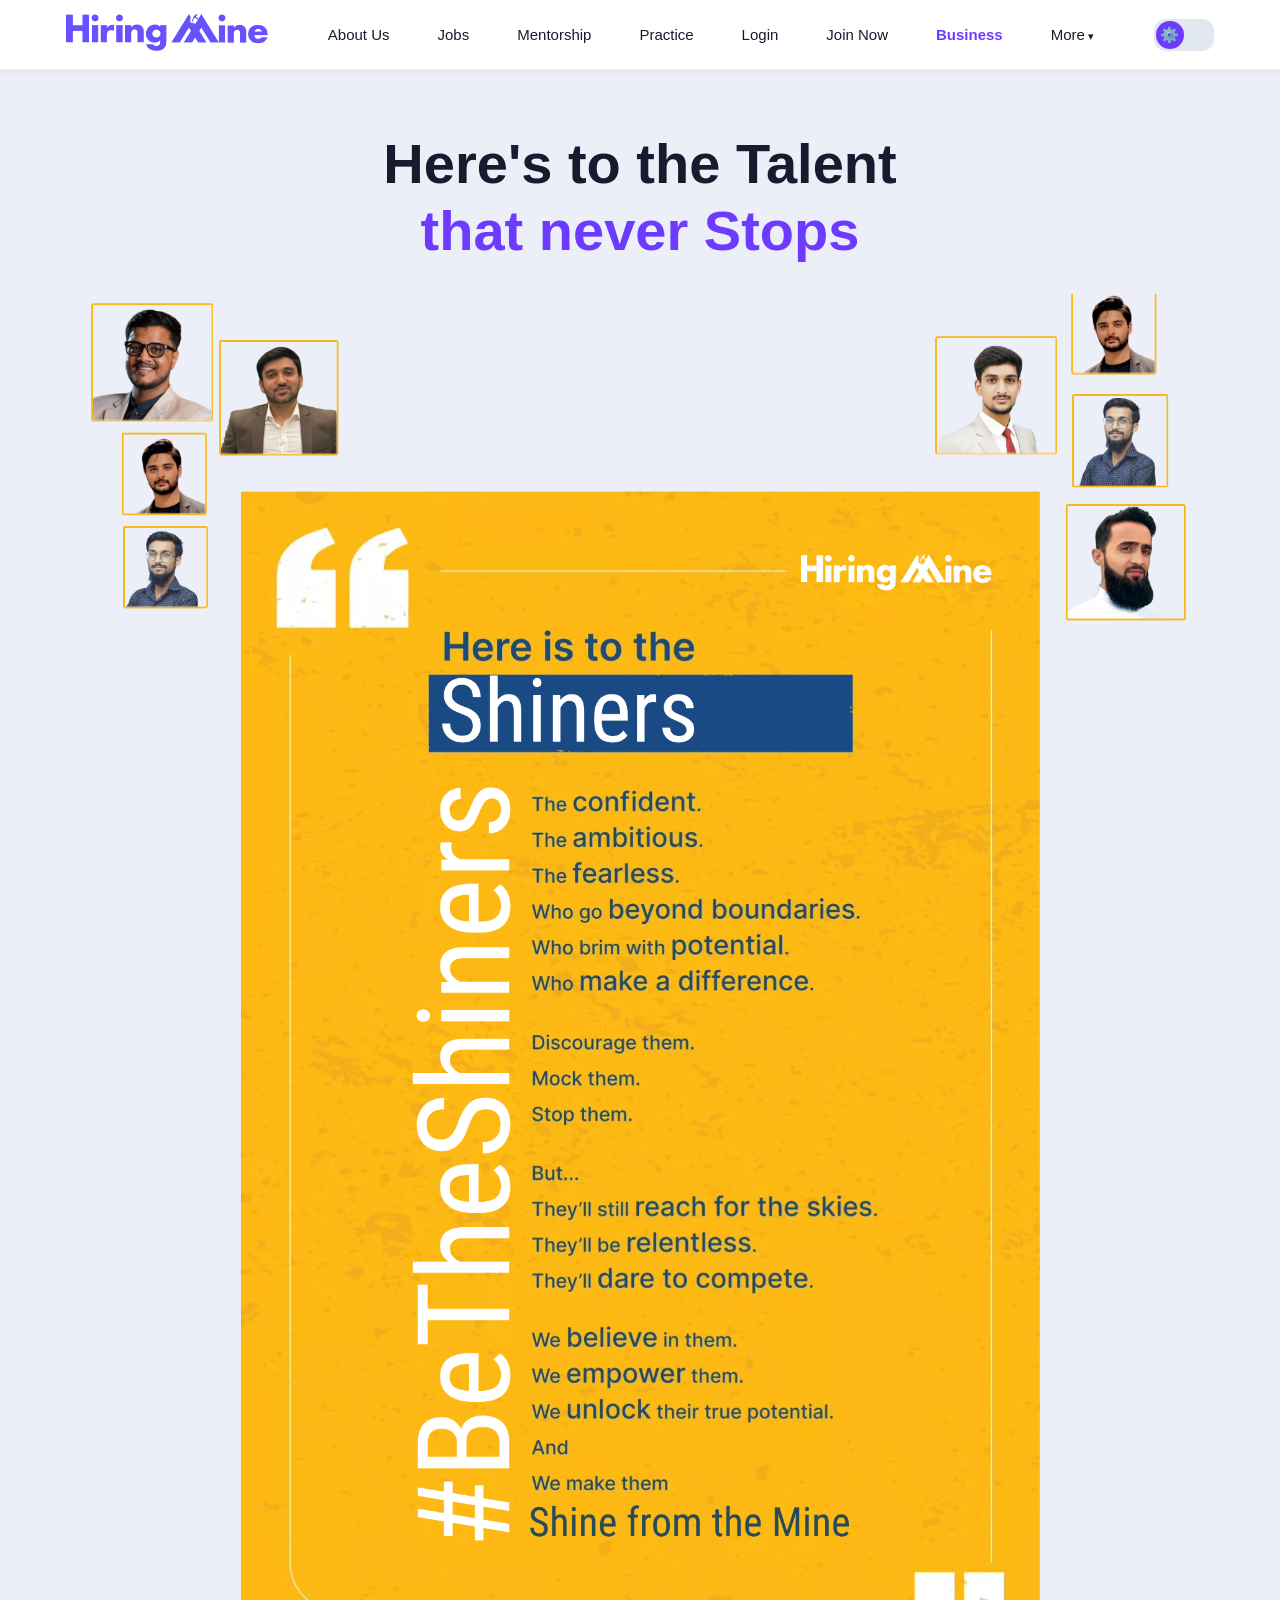
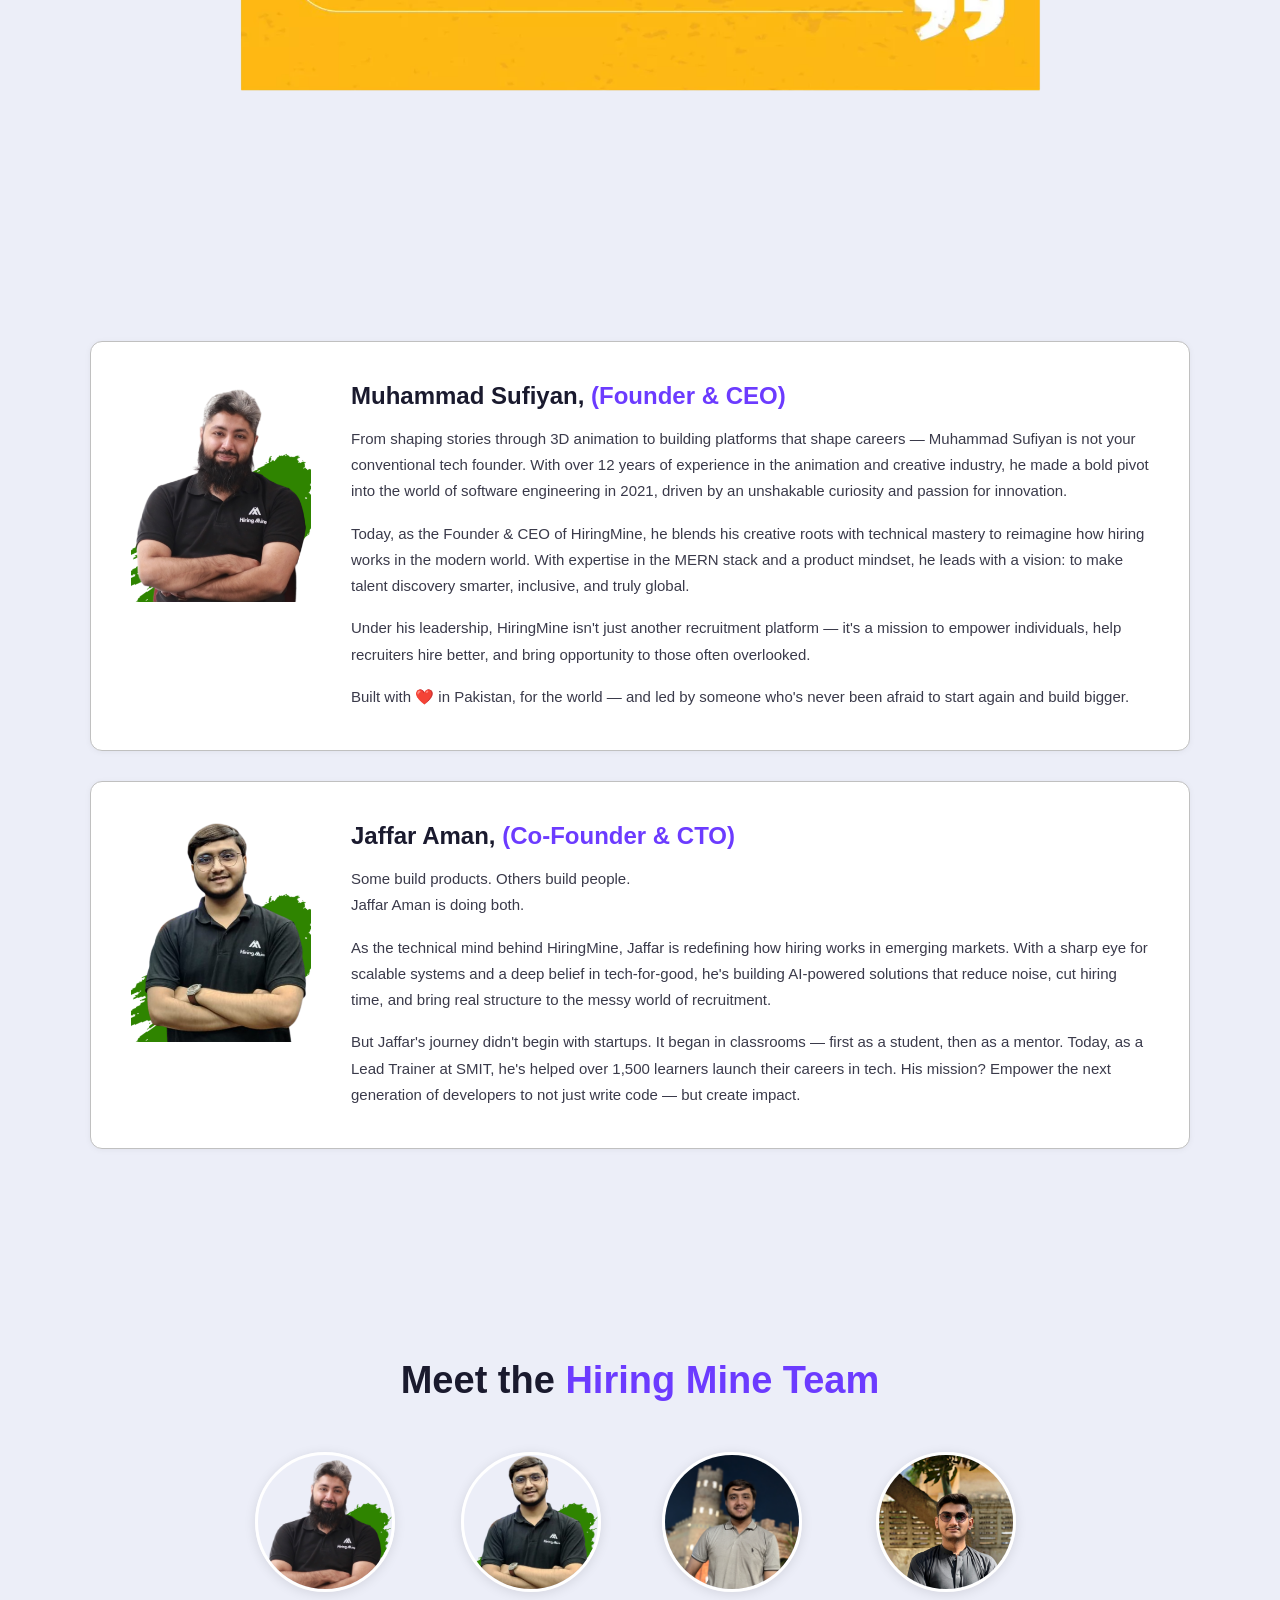
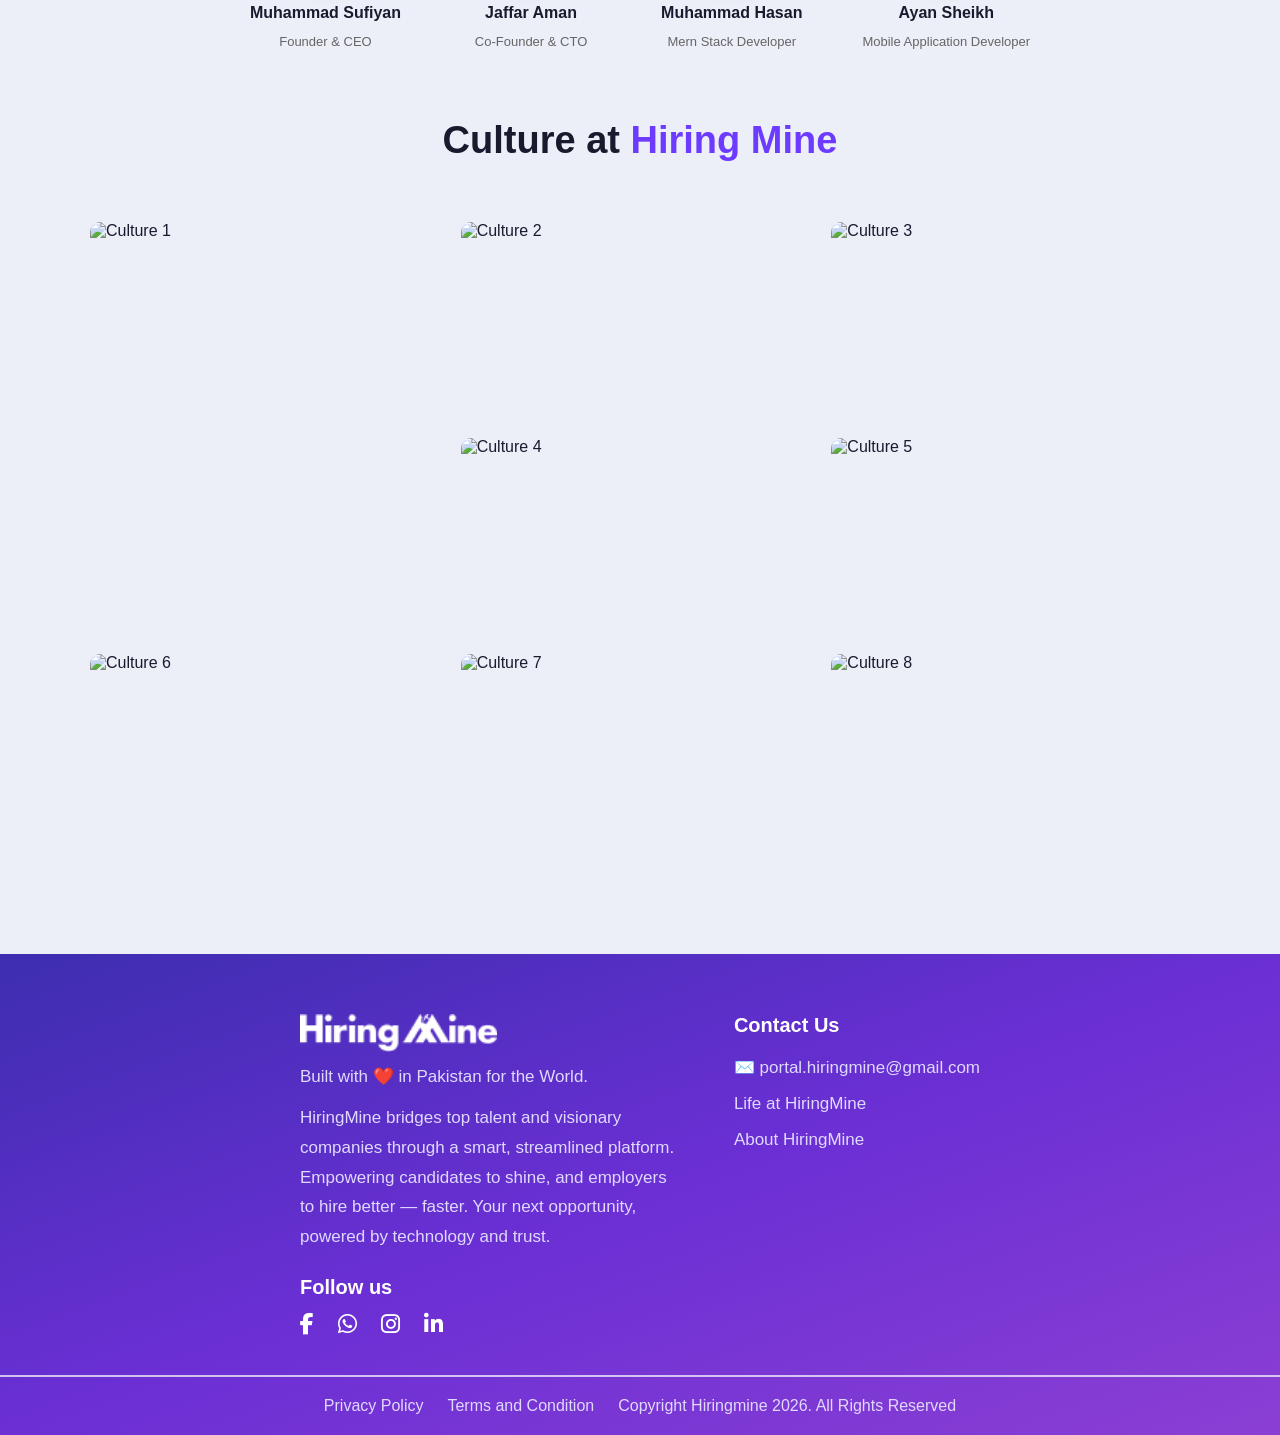
==== index.html @ 13bd0df8 "first commit" ====
<!DOCTYPE html>
<html lang="en">
<head>
  <meta charset="UTF-8" />
  <meta name="viewport" content="width=device-width, initial-scale=1.0" />
  <title>Hiring Mine - Connect Employers</title>
  <link rel="stylesheet" href="https://cdnjs.cloudflare.com/ajax/libs/font-awesome/6.5.0/css/all.min.css" />
  <link rel="stylesheet" href="responsivestyles.css" />
</head>
<body>

  <!-- NAVBAR -->
  <nav class="navbar">
    <a class="navbar-logo" href="#">
      <img src="hiring mine header.png" alt="Hiring Mine Logo" />
    </a>

    <!-- Hamburger button for mobile -->
    <button class="hamburger" id="hamburger">
      <i class="fas fa-bars"></i>
    </button>

    <ul class="nav-links" id="nav-links">
      <li><a href="#">About Us</a></li>
      <li><a href="#">Jobs</a></li>
      <li><a href="#">Mentorship</a></li>
      <li><a href="#">Practice</a></li>
      <li><a href="#">Login</a></li>
      <li><a href="#">Join Now</a></li>
      <li><a href="#" class="business">Business</a></li>
      <li><span class="more">More</span></li>
    </ul>

    <div class="dark-toggle">
      <div class="toggle-track">
        <div class="toggle-thumb">⚙️</div>
      </div>
    </div>
  </nav>

  <!-- HERO -->
  <section class="hero">
    <h1 class="hero-title">
      Here's to the Talent<br />
      <span>that never Stops</span>
    </h1>
    <div class="hero-image-wrapper">
      <img src="hiring mine body hero.png" alt="Hiring Mine Hero" class="hero-img" />
    </div>
  </section>

  <!-- TEAM SECTION -->
  <section class="team-section">

    <div class="team-card">
      <div class="team-img-wrapper">
        <img src="innosufyan pic.png" alt="Muhammad Sufiyan" />
      </div>
      <div class="team-content">
        <h2 class="team-name">Muhammad Sufiyan, <span>(Founder & CEO)</span></h2>
        <p>From shaping stories through 3D animation to building platforms that shape careers — Muhammad Sufiyan is not your conventional tech founder. With over 12 years of experience in the animation and creative industry, he made a bold pivot into the world of software engineering in 2021, driven by an unshakable curiosity and passion for innovation.</p>
        <p>Today, as the Founder & CEO of HiringMine, he blends his creative roots with technical mastery to reimagine how hiring works in the modern world. With expertise in the MERN stack and a product mindset, he leads with a vision: to make talent discovery smarter, inclusive, and truly global.</p>
        <p>Under his leadership, HiringMine isn't just another recruitment platform — it's a mission to empower individuals, help recruiters hire better, and bring opportunity to those often overlooked.</p>
        <p>Built with ❤️ in Pakistan, for the world — and led by someone who's never been afraid to start again and build bigger.</p>
      </div>
    </div>

    <div class="team-card">
      <div class="team-img-wrapper">
        <img src="jaffar adam pic.png" alt="Jaffar Aman" />
      </div>
      <div class="team-content">
        <h2 class="team-name">Jaffar Aman, <span>(Co-Founder & CTO)</span></h2>
        <p>Some build products. Others build people.<br/>Jaffar Aman is doing both.</p>
        <p>As the technical mind behind HiringMine, Jaffar is redefining how hiring works in emerging markets. With a sharp eye for scalable systems and a deep belief in tech-for-good, he's building AI-powered solutions that reduce noise, cut hiring time, and bring real structure to the messy world of recruitment.</p>
        <p>But Jaffar's journey didn't begin with startups. It began in classrooms — first as a student, then as a mentor. Today, as a Lead Trainer at SMIT, he's helped over 1,500 learners launch their careers in tech. His mission? Empower the next generation of developers to not just write code — but create impact.</p>
      </div>
    </div>

  </section>

  <!-- MEET THE TEAM -->
  <section class="meet-team-section">
    <h2 class="meet-team-title">Meet the <span>Hiring Mine Team</span></h2>
    <div class="meet-team-grid">

      <div class="member-card">
        <div class="member-img-circle">
          <img src="innosufyan pic.png" alt="Muhammad Sufiyan" />
        </div>
        <h3>Muhammad Sufiyan</h3>
        <p>Founder & CEO</p>
      </div>

      <div class="member-card">
        <div class="member-img-circle">
          <img src="jaffar adam pic.png" alt="Jaffar Aman" />
        </div>
        <h3>Jaffar Aman</h3>
        <p>Co-Founder & CTO</p>
      </div>

      <div class="member-card">
        <div class="member-img-circle">
          <img src="1753523966175-jaffaraman-profilePicture.png" alt="Muhammad Hasan" />
        </div>
        <h3>Muhammad Hasan</h3>
        <p>Mern Stack Developer</p>
      </div>

      <div class="member-card">
        <div class="member-img-circle">
          <img src="ayan sheikh.jpg" alt="Ayan Sheikh" />
        </div>
        <h3>Ayan Sheikh</h3>
        <p>Mobile Application Developer</p>
      </div>

    </div>
  </section>

  <!-- CULTURE HEADING -->
  <section class="culture-section">
    <h2 class="culture-title">Culture at <span>Hiring Mine</span></h2>
  </section>

  <!-- CULTURE IMAGES GRID -->
  <section class="culture-grid-section">
    <div class="culture-grid">

      <div class="culture-img large-left">
        <img src="hiring mine culture pic1.png" alt="Culture 1" />
      </div>
      <div class="culture-img medium-top-mid">
        <img src="culture2.jpg" alt="Culture 2" />
      </div>
      <div class="culture-img medium-top-right">
        <img src="culture3.jpg" alt="Culture 3" />
      </div>
      <div class="culture-img medium-bot-mid">
        <img src="culture4.jpg" alt="Culture 4" />
      </div>
      <div class="culture-img medium-bot-right">
        <img src="culture5.jpg" alt="Culture 5" />
      </div>
      <div class="culture-img small-bot-left">
        <img src="culture6.jpg" alt="Culture 6" />
      </div>
      <div class="culture-img small-bot-mid">
        <img src="culture7.jpg" alt="Culture 7" />
      </div>
      <div class="culture-img small-bot-right">
        <img src="culture8.jpg" alt="Culture 8" />
      </div>

    </div>
  </section>

  <!-- FOOTER -->
  <footer class="footer">
    <div class="footer-main">

      <div class="footer-left">
        <div class="footer-logo">
          <img src="hiring mine footer.png" alt="Hiring Mine" />
        </div>
        <p class="footer-tagline">Built with ❤️ in Pakistan for the World.</p>
        <p class="footer-desc">HiringMine bridges top talent and visionary companies through a smart, streamlined platform. Empowering candidates to shine, and employers to hire better — faster. Your next opportunity, powered by technology and trust.</p>
        <p class="footer-follow">Follow us</p>
        <div class="footer-socials">
          <a href="#"><i class="fab fa-facebook-f"></i></a>
          <a href="#"><i class="fab fa-whatsapp"></i></a>
          <a href="#"><i class="fab fa-instagram"></i></a>
          <a href="#"><i class="fab fa-linkedin-in"></i></a>
        </div>
      </div>

      <div class="footer-right">
        <h4>Contact Us</h4>
        <p>✉️ portal.hiringmine@gmail.com</p>
        <a href="#">Life at HiringMine</a>
        <a href="#">About HiringMine</a>
      </div>

    </div>

    <div class="footer-bottom">
      <a href="#">Privacy Policy</a>
      <a href="#">Terms and Condition</a>
      <p>Copyright Hiringmine 2026. All Rights Reserved</p>
    </div>
  </footer>

  <script>
    const hamburger = document.getElementById('hamburger');
    const navLinks = document.getElementById('nav-links');
    hamburger.addEventListener('click', () => {
      navLinks.classList.toggle('open');
    });
  </script>

</body>
</html>
---- responsivestyles.css ----
*, *::before, *::after {
    margin: 0;
    padding: 0;
    box-sizing: border-box;
  }
  
  body {
    font-family: 'Segoe UI', sans-serif;
    background: #eceef8;
    color: #1a1a2e;
  }
  
  /* ===== NAVBAR ===== */
  .navbar {
    display: flex;
    align-items: center;
    justify-content: center;
    gap: 60px;
    padding: 0 40px;
    height: 70px;
    background: #ffffff;
    border-bottom: 1px solid #f0f0f0;
    box-shadow: 0 1px 6px rgba(0,0,0,0.06);
    position: sticky;
    top: 0;
    z-index: 100;
  }
  
  .navbar-logo img {
    height: 38px;
    object-fit: contain;
  }
  
  .nav-links {
    display: flex;
    align-items: center;
    gap: 48px;
    list-style: none;
  }
  
  .nav-links a {
    text-decoration: none;
    color: #1a1a2e;
    font-size: 15px;
    font-weight: 500;
    transition: color 0.2s;
  }
  
  .nav-links a:hover { color: #6c3bff; }
  
  .nav-links .business {
    color: #6c3bff;
    font-weight: 600;
  }
  
  .nav-links .more {
    cursor: pointer;
    font-size: 15px;
    font-weight: 500;
    color: #1a1a2e;
  }
  
  .nav-links .more::after {
    content: ' ▾';
    font-size: 11px;
  }
  
  .hamburger {
    display: none;
    background: none;
    border: none;
    font-size: 24px;
    cursor: pointer;
    color: #1a1a2e;
    margin-left: auto;
  }
  
  .toggle-track {
    width: 60px;
    height: 32px;
    background: #e2e8f0;
    border-radius: 12px;
    position: relative;
    cursor: pointer;
    flex-shrink: 0;
  }
  
  .toggle-thumb {
    width: 28px;
    height: 28px;
    background: #6c3bff;
    border-radius: 50%;
    position: absolute;
    top: 2px;
    left: 2px;
    display: flex;
    align-items: center;
    justify-content: center;
    font-size: 15px;
  }
  
  /* ===== HERO ===== */
  .hero {
    padding: 60px 40px 100px;
    text-align: center;
  }
  
  .hero-title {
    font-size: 56px;
    font-weight: 700;
    color: #1a1a2e;
    line-height: 1.2;
    margin-bottom: 30px;
  }
  
  .hero-title span { color: #6c3bff; }
  
  .hero-image-wrapper {
    width: 100%;
    max-width: 1100px;
    margin: 0 auto;
  }
  
  .hero-img {
    width: 100%;
    height: auto;
    display: block;
    border-radius: 12px;
  }
  
  /* ===== TEAM SECTION ===== */
  .team-section {
    background: #eceef8;
    padding: 150px 40px;
    display: flex;
    flex-direction: column;
    gap: 30px;
  }
  
  .team-card {
    background: #ffffff;
    border-radius: 12px;
    padding: 40px;
    display: flex;
    align-items: flex-start;
    gap: 40px;
    max-width: 1100px;
    margin: 0 auto;
    width: 100%;
    box-shadow: 0 1px 6px rgba(0,0,0,0.05);
    border: 1.5px solid #c0c0c0;
  }
  
  .team-img-wrapper {
    flex-shrink: 0;
    width: 180px;
    height: 220px;
    overflow: hidden;
    border-radius: 8px;
  }
  
  .team-img-wrapper img {
    width: 100%;
    height: 100%;
    object-fit: cover;
    object-position: top;
    display: block;
  }
  
  .team-content {
    display: flex;
    flex-direction: column;
    gap: 16px;
  }
  
  .team-name {
    font-size: 24px;
    font-weight: 700;
    color: #1a1a2e;
  }
  
  .team-name span {
    color: #6c3bff;
    font-weight: 600;
  }
  
  .team-content p {
    font-size: 15px;
    color: #3a3a4a;
    line-height: 1.75;
  }
  
  /* ===== MEET THE TEAM ===== */
  .meet-team-section {
    background: #eceef8;
    padding: 60px 40px;
    text-align: center;
  }
  
  .meet-team-title {
    font-size: 38px;
    font-weight: 700;
    color: #1a1a2e;
    margin-bottom: 50px;
  }
  
  .meet-team-title span { color: #6c3bff; }
  
  .meet-team-grid {
    display: flex;
    justify-content: center;
    gap: 60px;
    flex-wrap: wrap;
  }
  
  .member-card {
    display: flex;
    flex-direction: column;
    align-items: center;
    gap: 12px;
  }
  
  .member-img-circle {
    width: 140px;
    height: 140px;
    border-radius: 50%;
    overflow: hidden;
    border: 3px solid #ffffff;
    box-shadow: 0 2px 12px rgba(0,0,0,0.1);
  }
  
  .member-img-circle img {
    width: 100%;
    height: 100%;
    object-fit: cover;
    object-position: top;
    display: block;
  }
  
  .member-card h3 {
    font-size: 16px;
    font-weight: 600;
    color: #1a1a2e;
  }
  
  .member-card p {
    font-size: 13px;
    color: #666;
  }
  
  /* ===== CULTURE SECTION ===== */
  .culture-section {
    background: #eceef8;
    padding: 10px 40px 60px;
    text-align: center;
  }
  
  .culture-title {
    font-size: 38px;
    font-weight: 700;
    color: #1a1a2e;
  }
  
  .culture-title span { color: #6c3bff; }
  
  /* ===== CULTURE GRID ===== */
  .culture-grid-section {
    background: #eceef8;
    padding: 0 40px 120px;
  }
  
  .culture-grid {
    display: grid;
    grid-template-columns: 1fr 1fr 1fr;
    gap: 12px;
    max-width: 1100px;
    margin: 0 auto;
  }
  
  .culture-img {
    overflow: hidden;
    border-radius: 10px;
  }
  
  .culture-img img {
    width: 100%;
    height: 100%;
    object-fit: cover;
    display: block;
  }
  
  .large-left      { grid-column: 1; grid-row: 1 / 3; height: 420px; }
  .medium-top-mid  { grid-column: 2; grid-row: 1;     height: 200px; }
  .medium-top-right{ grid-column: 3; grid-row: 1;     height: 200px; }
  .medium-bot-mid  { grid-column: 2; grid-row: 2;     height: 200px; }
  .medium-bot-right{ grid-column: 3; grid-row: 2;     height: 200px; }
  .small-bot-left  { grid-column: 1; grid-row: 3;     height: 180px; }
  .small-bot-mid   { grid-column: 2; grid-row: 3;     height: 180px; }
  .small-bot-right { grid-column: 3; grid-row: 3;     height: 180px; }
  
  /* ===== FOOTER ===== */
  .footer {
    background: linear-gradient(160deg, #3d2eb0 0%, #6b2fd4 50%, #8b3fd4 100%);
    color: #ffffff;
    padding: 60px 300px 0;
  }
  
  .footer-main {
    display: flex;
    justify-content: space-between;
    align-items: flex-start;
    padding-bottom: 40px;
    gap: 40px;
  }
  
  .footer-logo img {
    height: 38px;
    object-fit: contain;
    margin-bottom: 10px;
  }
  
  .footer-tagline {
    font-size: 17px;
    color: #e0d9ff;
    margin-bottom: 16px;
  }
  
  .footer-desc {
    font-size: 17px;
    color: #e0d9ff;
    line-height: 1.75;
    max-width: 380px;
    margin-bottom: 24px;
  }
  
  .footer-follow {
    font-size: 20px;
    font-weight: 600;
    color: #ffffff;
    margin-bottom: 14px;
  }
  
  .footer-socials {
    display: flex;
    gap: 24px;
  }
  
  .footer-socials a {
    color: #ffffff;
    font-size: 22px;
    text-decoration: none;
    display: flex;
    align-items: center;
    justify-content: center;
    transition: opacity 0.2s;
  }
  
  .footer-socials a:hover { opacity: 0.7; }
  
  .footer-right {
    display: flex;
    flex-direction: column;
    gap: 16px;
    min-width: 200px;
  }
  
  .footer-right h4 {
    font-size: 20px;
    font-weight: 600;
    color: #ffffff;
    margin-bottom: 4px;
  }
  
  .footer-right p {
    font-size: 17px;
    color: #e0d9ff;
  }
  
  .footer-right a {
    font-size: 17px;
    color: #e0d9ff;
    text-decoration: none;
    transition: color 0.2s;
  }
  
  .footer-right a:hover { color: #ffffff; }
  
  .footer-bottom {
    border-top: 2px solid rgba(255,255,255,0.7);
    margin: 0 -300px;
    padding: 20px 0;
    display: flex;
    justify-content: center;
    align-items: center;
    gap: 24px;
    flex-wrap: wrap;
  }
  
  .footer-bottom a {
    color: #e0d9ff;
    font-size: 16px;
    text-decoration: none;
    transition: color 0.2s;
  }
  
  .footer-bottom a:hover { color: #ffffff; }
  
  .footer-bottom p {
    color: #e0d9ff;
    font-size: 16px;
  }
  
  /* ===== RESPONSIVE ===== */
  
  /* Tablet - 1024px */
  @media (max-width: 1024px) {
    .footer {
      padding: 60px 80px 0;
    }
    .footer-bottom {
      margin: 0 -80px;
    }
    .nav-links {
      gap: 28px;
    }
    .navbar {
      gap: 30px;
    }
  }
  
  /* Tablet small - 768px */
  @media (max-width: 768px) {
  
    /* Navbar */
    .navbar {
      justify-content: space-between;
      gap: 0;
      padding: 0 20px;
      flex-wrap: wrap;
      height: auto;
      padding: 12px 20px;
    }
  
    .hamburger {
      display: block;
    }
  
    .nav-links {
      display: none;
      flex-direction: column;
      align-items: flex-start;
      gap: 16px;
      width: 100%;
      padding: 16px 0;
    }
  
    .nav-links.open {
      display: flex;
    }
  
    .dark-toggle {
      order: 2;
    }
  
    /* Hero */
    .hero {
      padding: 40px 20px 60px;
    }
  
    .hero-title {
      font-size: 36px;
    }
  
    /* Team cards */
    .team-section {
      padding: 60px 20px;
    }
  
    .team-card {
      flex-direction: column;
      align-items: center;
      text-align: center;
      padding: 28px 20px;
    }
  
    .team-img-wrapper {
      width: 140px;
      height: 170px;
    }
  
    /* Meet the team */
    .meet-team-grid {
      gap: 36px;
    }
  
    .meet-team-title {
      font-size: 28px;
    }
  
    /* Culture */
    .culture-title {
      font-size: 28px;
    }
  
    .culture-grid {
      grid-template-columns: 1fr 1fr;
    }
  
    .large-left       { grid-column: 1 / 3; grid-row: 1; height: 220px; }
    .medium-top-mid   { grid-column: 1;     grid-row: 2; height: 160px; }
    .medium-top-right { grid-column: 2;     grid-row: 2; height: 160px; }
    .medium-bot-mid   { grid-column: 1;     grid-row: 3; height: 160px; }
    .medium-bot-right { grid-column: 2;     grid-row: 3; height: 160px; }
    .small-bot-left   { grid-column: 1;     grid-row: 4; height: 140px; }
    .small-bot-mid    { grid-column: 2;     grid-row: 4; height: 140px; }
    .small-bot
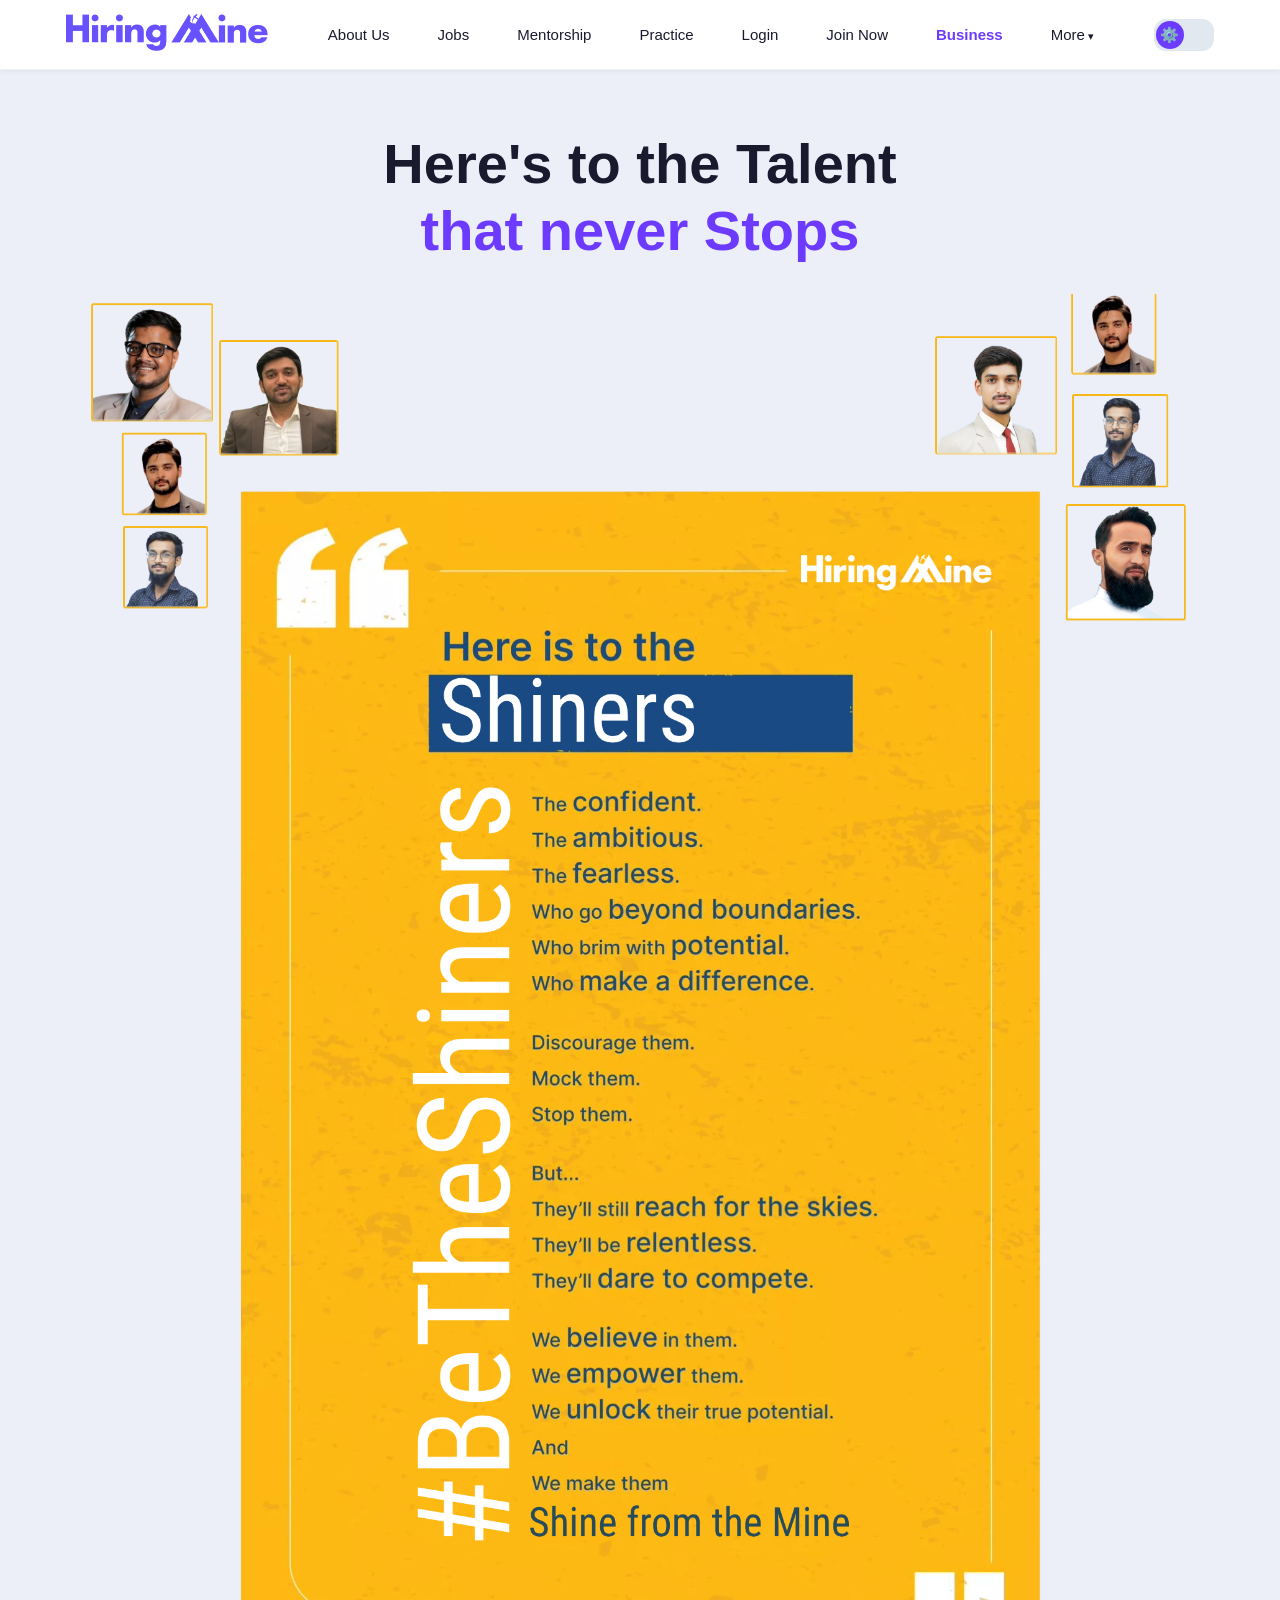
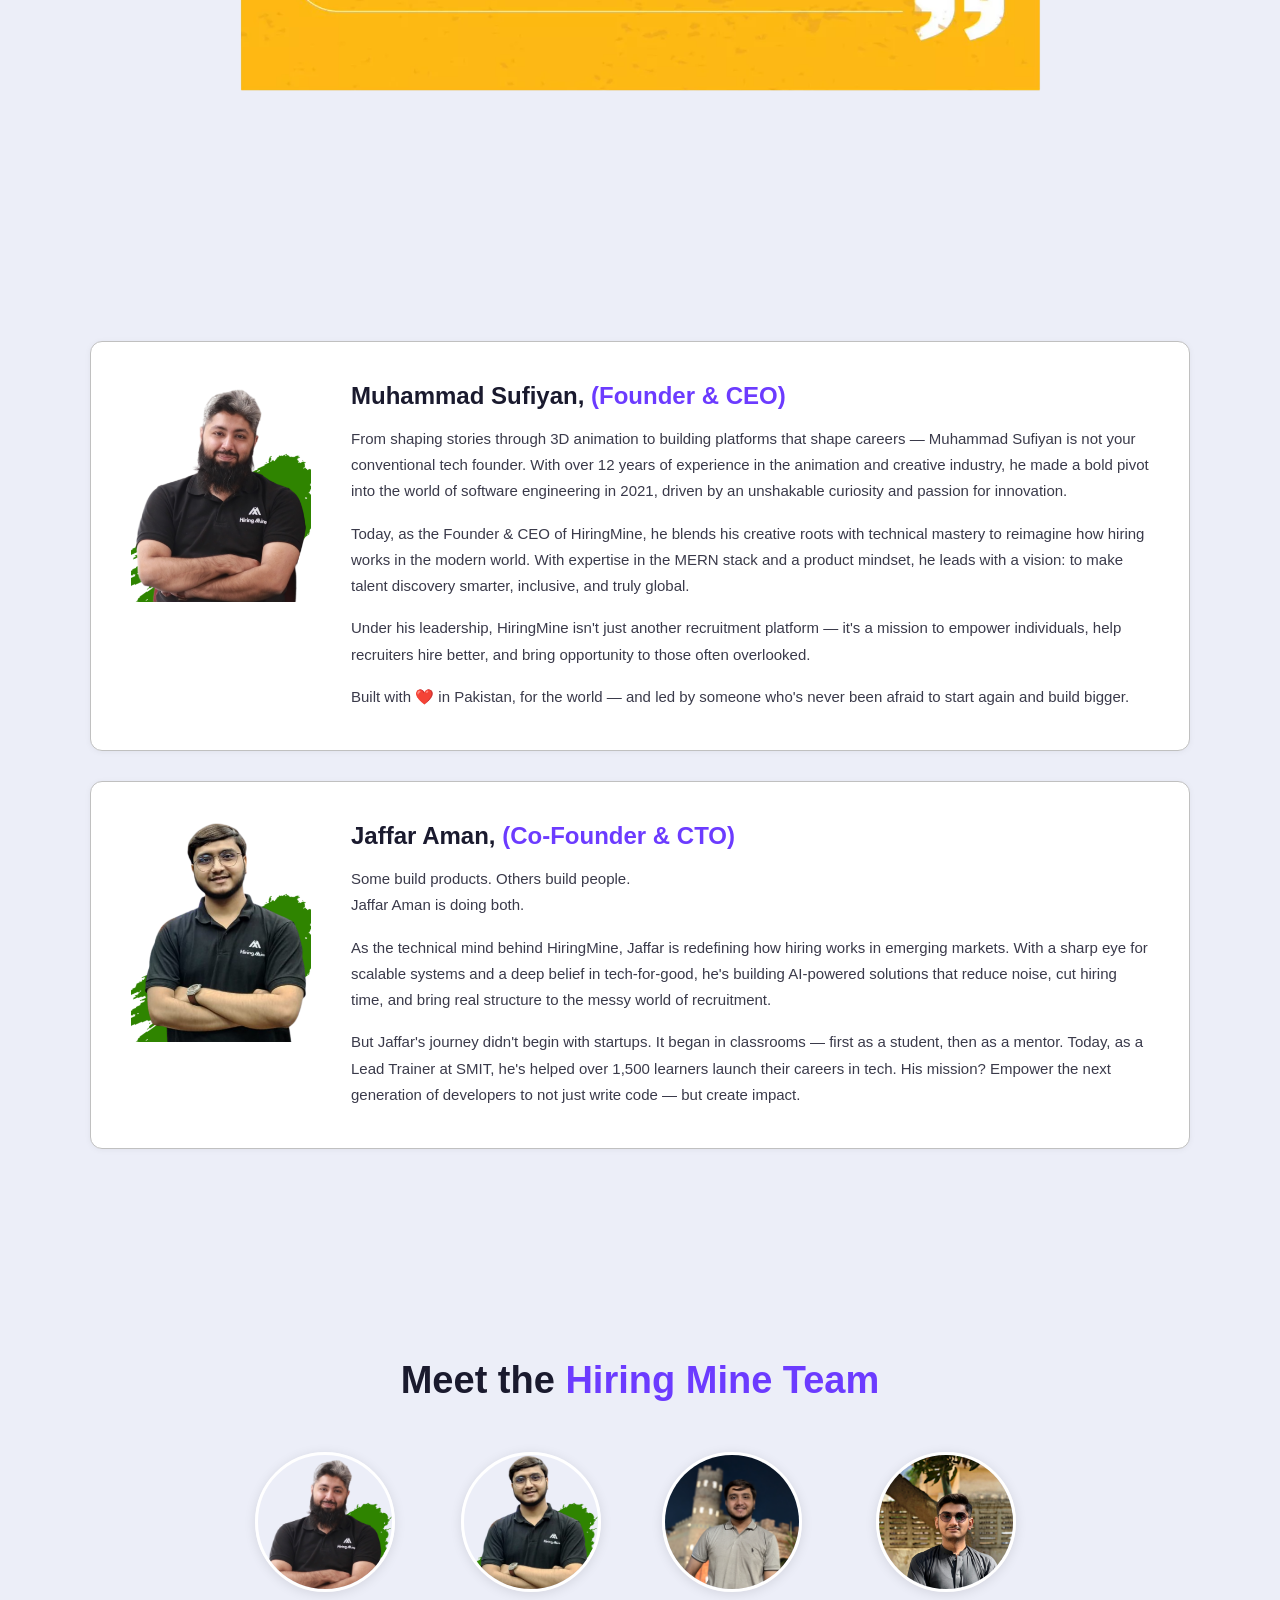
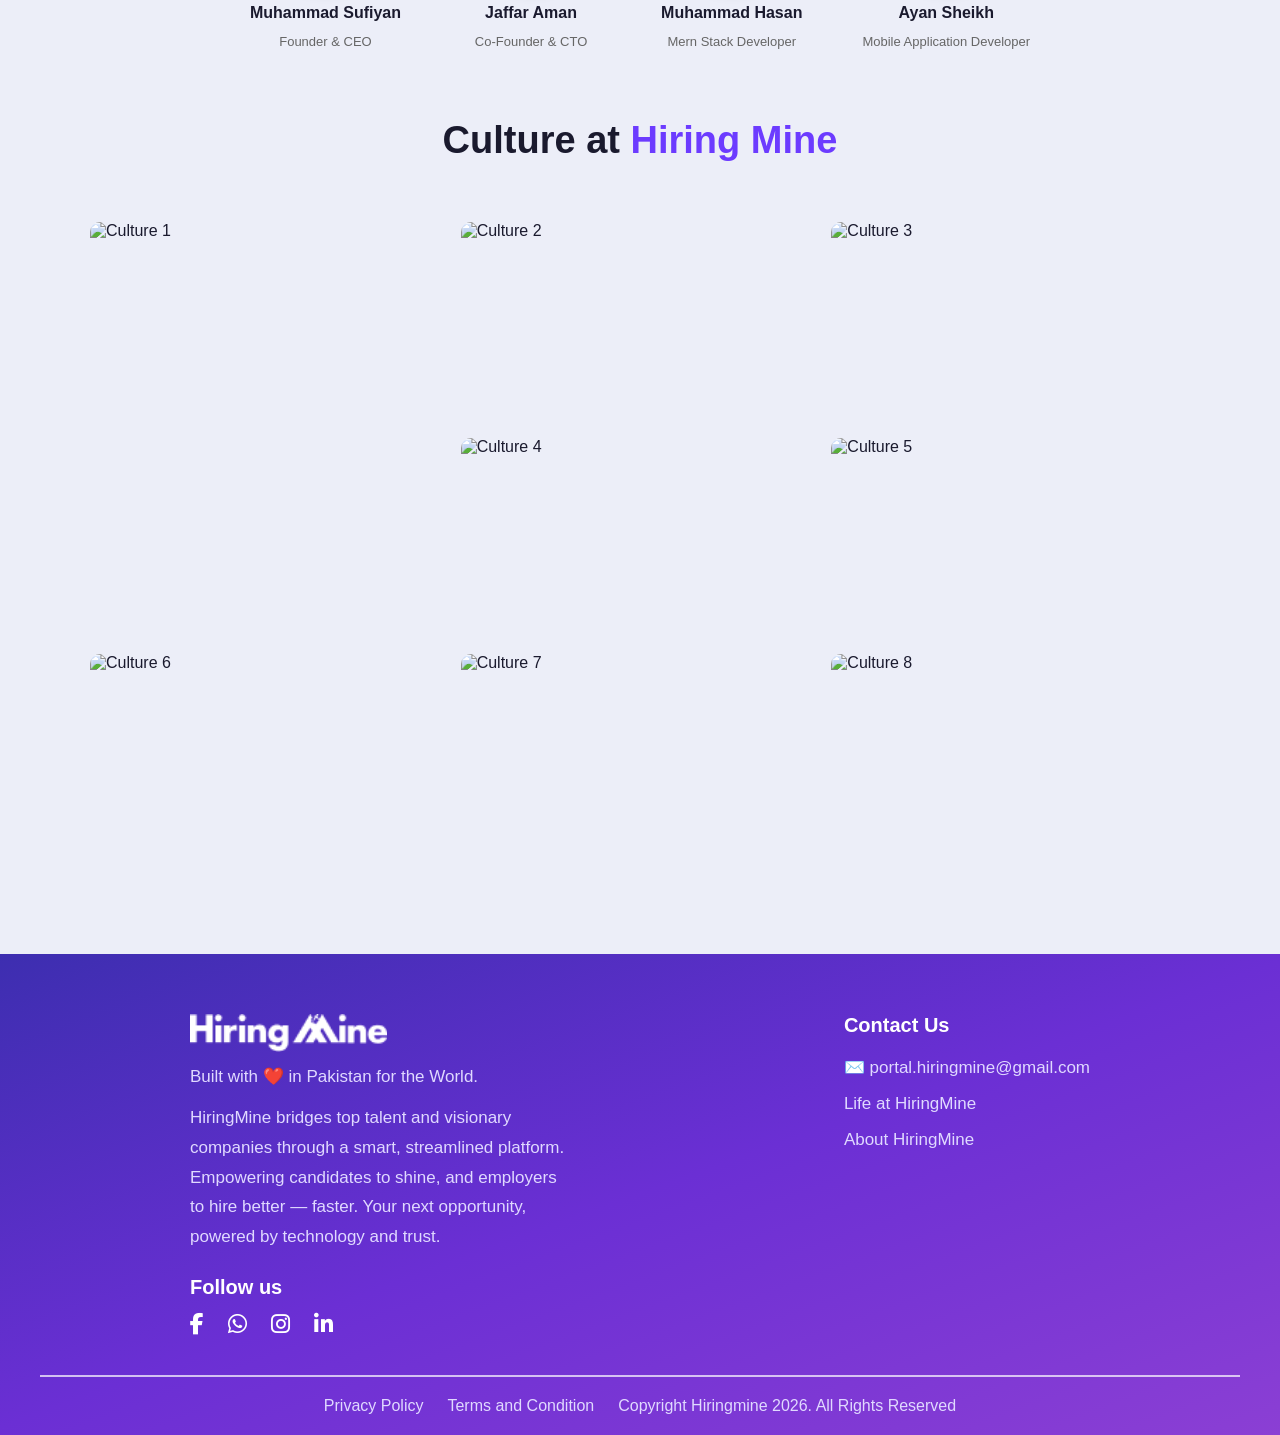
==== commit 1d01ce01: "updated code" ====
--- a/index.html
+++ b/index.html
@@ -5,7 +5,7 @@
   <meta name="viewport" content="width=device-width, initial-scale=1.0" />
   <title>Hiring Mine - Connect Employers</title>
   <link rel="stylesheet" href="https://cdnjs.cloudflare.com/ajax/libs/font-awesome/6.5.0/css/all.min.css" />
-  <link rel="stylesheet" href="responsivestyles.css" />
+  <link rel="stylesheet" href="styles.css" />
 </head>
 <body>
 
--- a/styles.css
+++ b/styles.css
@@ -0,0 +1,529 @@
+*, *::before, *::after {
+  margin: 0;
+  padding: 0;
+  box-sizing: border-box;
+}
+
+html {
+  overflow-x: hidden;
+}
+
+body {
+  font-family: 'Segoe UI', sans-serif;
+  background: #eceef8;
+  color: #1a1a2e;
+  overflow-x: hidden;
+  width: 100%;
+}
+
+/* ===== NAVBAR ===== */
+.navbar {
+  display: flex;
+  align-items: center;
+  justify-content: center;
+  gap: 60px;
+  padding: 0 40px;
+  height: 70px;
+  background: #ffffff;
+  border-bottom: 1px solid #f0f0f0;
+  box-shadow: 0 1px 6px rgba(0,0,0,0.06);
+  position: sticky;
+  top: 0;
+  z-index: 100;
+  width: 100%;
+}
+
+.navbar-logo img {
+  height: 38px;
+  object-fit: contain;
+}
+
+.nav-links {
+  display: flex;
+  align-items: center;
+  gap: 48px;
+  list-style: none;
+}
+
+.nav-links a {
+  text-decoration: none;
+  color: #1a1a2e;
+  font-size: 15px;
+  font-weight: 500;
+  transition: color 0.2s;
+}
+
+.nav-links a:hover { color: #6c3bff; }
+
+.nav-links .business {
+  color: #6c3bff;
+  font-weight: 600;
+}
+
+.nav-links .more {
+  cursor: pointer;
+  font-size: 15px;
+  font-weight: 500;
+  color: #1a1a2e;
+}
+
+.nav-links .more::after {
+  content: ' ▾';
+  font-size: 11px;
+}
+
+.hamburger {
+  display: none;
+  background: none;
+  border: none;
+  font-size: 24px;
+  cursor: pointer;
+  color: #1a1a2e;
+  margin-left: auto;
+}
+
+.toggle-track {
+  width: 60px;
+  height: 32px;
+  background: #e2e8f0;
+  border-radius: 12px;
+  position: relative;
+  cursor: pointer;
+  flex-shrink: 0;
+}
+
+.toggle-thumb {
+  width: 28px;
+  height: 28px;
+  background: #6c3bff;
+  border-radius: 50%;
+  position: absolute;
+  top: 2px;
+  left: 2px;
+  display: flex;
+  align-items: center;
+  justify-content: center;
+  font-size: 15px;
+}
+
+/* ===== HERO ===== */
+.hero {
+  padding: 60px 40px 100px;
+  text-align: center;
+  width: 100%;
+}
+
+.hero-title {
+  font-size: 56px;
+  font-weight: 700;
+  color: #1a1a2e;
+  line-height: 1.2;
+  margin-bottom: 30px;
+}
+
+.hero-title span { color: #6c3bff; }
+
+.hero-image-wrapper {
+  width: 100%;
+  max-width: 1100px;
+  margin: 0 auto;
+}
+
+.hero-img {
+  width: 100%;
+  height: auto;
+  display: block;
+  border-radius: 12px;
+}
+
+/* ===== TEAM SECTION ===== */
+.team-section {
+  background: #eceef8;
+  padding: 150px 40px;
+  display: flex;
+  flex-direction: column;
+  gap: 30px;
+  width: 100%;
+}
+
+.team-card {
+  background: #ffffff;
+  border-radius: 12px;
+  padding: 40px;
+  display: flex;
+  align-items: flex-start;
+  gap: 40px;
+  max-width: 1100px;
+  margin: 0 auto;
+  width: 100%;
+  box-shadow: 0 1px 6px rgba(0,0,0,0.05);
+  border: 1.5px solid #c0c0c0;
+}
+
+.team-img-wrapper {
+  flex-shrink: 0;
+  width: 180px;
+  height: 220px;
+  overflow: hidden;
+  border-radius: 8px;
+}
+
+.team-img-wrapper img {
+  width: 100%;
+  height: 100%;
+  object-fit: cover;
+  object-position: top;
+  display: block;
+}
+
+.team-content {
+  display: flex;
+  flex-direction: column;
+  gap: 16px;
+  min-width: 0;
+}
+
+.team-name {
+  font-size: 24px;
+  font-weight: 700;
+  color: #1a1a2e;
+}
+
+.team-name span {
+  color: #6c3bff;
+  font-weight: 600;
+}
+
+.team-content p {
+  font-size: 15px;
+  color: #3a3a4a;
+  line-height: 1.75;
+}
+
+/* ===== MEET THE TEAM ===== */
+.meet-team-section {
+  background: #eceef8;
+  padding: 60px 40px;
+  text-align: center;
+  width: 100%;
+}
+
+.meet-team-title {
+  font-size: 38px;
+  font-weight: 700;
+  color: #1a1a2e;
+  margin-bottom: 50px;
+}
+
+.meet-team-title span { color: #6c3bff; }
+
+.meet-team-grid {
+  display: flex;
+  justify-content: center;
+  gap: 60px;
+  flex-wrap: wrap;
+}
+
+.member-card {
+  display: flex;
+  flex-direction: column;
+  align-items: center;
+  gap: 12px;
+}
+
+.member-img-circle {
+  width: 140px;
+  height: 140px;
+  border-radius: 50%;
+  overflow: hidden;
+  border: 3px solid #ffffff;
+  box-shadow: 0 2px 12px rgba(0,0,0,0.1);
+}
+
+.member-img-circle img {
+  width: 100%;
+  height: 100%;
+  object-fit: cover;
+  object-position: top;
+  display: block;
+}
+
+.member-card h3 {
+  font-size: 16px;
+  font-weight: 600;
+  color: #1a1a2e;
+}
+
+.member-card p {
+  font-size: 13px;
+  color: #666;
+}
+
+/* ===== CULTURE SECTION ===== */
+.culture-section {
+  background: #eceef8;
+  padding: 10px 40px 60px;
+  text-align: center;
+  width: 100%;
+}
+
+.culture-title {
+  font-size: 38px;
+  font-weight: 700;
+  color: #1a1a2e;
+}
+
+.culture-title span { color: #6c3bff; }
+
+/* ===== CULTURE GRID ===== */
+.culture-grid-section {
+  background: #eceef8;
+  padding: 0 40px 120px;
+  width: 100%;
+}
+
+.culture-grid {
+  display: grid;
+  grid-template-columns: 1fr 1fr 1fr;
+  gap: 12px;
+  max-width: 1100px;
+  margin: 0 auto;
+}
+
+.culture-img {
+  overflow: hidden;
+  border-radius: 10px;
+}
+
+.culture-img img {
+  width: 100%;
+  height: 100%;
+  object-fit: cover;
+  display: block;
+}
+
+.large-left       { grid-column: 1; grid-row: 1 / 3; height: 420px; }
+.medium-top-mid   { grid-column: 2; grid-row: 1;     height: 200px; }
+.medium-top-right { grid-column: 3; grid-row: 1;     height: 200px; }
+.medium-bot-mid   { grid-column: 2; grid-row: 2;     height: 200px; }
+.medium-bot-right { grid-column: 3; grid-row: 2;     height: 200px; }
+.small-bot-left   { grid-column: 1; grid-row: 3;     height: 180px; }
+.small-bot-mid    { grid-column: 2; grid-row: 3;     height: 180px; }
+.small-bot-right  { grid-column: 3; grid-row: 3;     height: 180px; }
+
+/* ===== FOOTER ===== */
+.footer {
+  background: linear-gradient(160deg, #3d2eb0 0%, #6b2fd4 50%, #8b3fd4 100%);
+  color: #ffffff;
+  width: 100%;
+  padding: 60px 40px 0;
+}
+
+.footer-main {
+  display: flex;
+  justify-content: space-between;
+  align-items: flex-start;
+  padding-bottom: 40px;
+  gap: 40px;
+  max-width: 900px;
+  margin: 0 auto;
+  width: 100%;
+}
+
+.footer-logo img {
+  height: 38px;
+  object-fit: contain;
+  margin-bottom: 10px;
+}
+
+.footer-tagline {
+  font-size: 17px;
+  color: #e0d9ff;
+  margin-bottom: 16px;
+}
+
+.footer-desc {
+  font-size: 17px;
+  color: #e0d9ff;
+  line-height: 1.75;
+  max-width: 380px;
+  margin-bottom: 24px;
+}
+
+.footer-follow {
+  font-size: 20px;
+  font-weight: 600;
+  color: #ffffff;
+  margin-bottom: 14px;
+}
+
+.footer-socials {
+  display: flex;
+  gap: 24px;
+}
+
+.footer-socials a {
+  color: #ffffff;
+  font-size: 22px;
+  text-decoration: none;
+  display: flex;
+  align-items: center;
+  justify-content: center;
+  transition: opacity 0.2s;
+}
+
+.footer-socials a:hover { opacity: 0.7; }
+
+.footer-right {
+  display: flex;
+  flex-direction: column;
+  gap: 16px;
+  min-width: 200px;
+}
+
+.footer-right h4 {
+  font-size: 20px;
+  font-weight: 600;
+  color: #ffffff;
+  margin-bottom: 4px;
+}
+
+.footer-right p {
+  font-size: 17px;
+  color: #e0d9ff;
+}
+
+.footer-right a {
+  font-size: 17px;
+  color: #e0d9ff;
+  text-decoration: none;
+  transition: color 0.2s;
+}
+
+.footer-right a:hover { color: #ffffff; }
+
+.footer-bottom {
+  border-top: 2px solid rgba(255,255,255,0.7);
+  margin: 0;
+  padding: 20px 0;
+  display: flex;
+  justify-content: center;
+  align-items: center;
+  gap: 24px;
+  flex-wrap: wrap;
+  width: 100%;
+}
+
+.footer-bottom a {
+  color: #e0d9ff;
+  font-size: 16px;
+  text-decoration: none;
+  transition: color 0.2s;
+}
+
+.footer-bottom a:hover { color: #ffffff; }
+
+.footer-bottom p {
+  color: #e0d9ff;
+  font-size: 16px;
+}
+
+/* ===== TABLET 1024px ===== */
+@media (max-width: 1024px) {
+  .navbar { gap: 30px; }
+  .nav-links { gap: 24px; }
+  .hero-title { font-size: 44px; }
+}
+
+/* ===== TABLET 768px ===== */
+@media (max-width: 768px) {
+
+  .navbar {
+    justify-content: space-between;
+    gap: 0;
+    padding: 12px 20px;
+    flex-wrap: wrap;
+    height: auto;
+  }
+
+  .hamburger { display: block; }
+
+  .nav-links {
+    display: none;
+    flex-direction: column;
+    align-items: flex-start;
+    gap: 16px;
+    width: 100%;
+    padding: 16px 0;
+  }
+
+  .nav-links.open { display: flex; }
+
+  .dark-toggle { order: 2; }
+
+  .hero { padding: 40px 20px 60px; }
+  .hero-title { font-size: 36px; }
+
+  .team-section { padding: 60px 20px; }
+
+  .team-card {
+    flex-direction: column;
+    align-items: center;
+    text-align: center;
+    padding: 28px 20px;
+  }
+
+  .team-img-wrapper { width: 140px; height: 170px; }
+
+  .meet-team-section { padding: 40px 20px; }
+  .meet-team-grid { gap: 36px; }
+  .meet-team-title { font-size: 28px; }
+
+  .culture-section { padding: 10px 20px 40px; }
+  .culture-title { font-size: 28px; }
+
+  .culture-grid-section { padding: 0 20px 80px; }
+  .culture-grid { grid-template-columns: 1fr 1fr; }
+
+  .large-left       { grid-column: 1 / 3; grid-row: 1; height: 220px; }
+  .medium-top-mid   { grid-column: 1;     grid-row: 2; height: 160px; }
+  .medium-top-right { grid-column: 2;     grid-row: 2; height: 160px; }
+  .medium-bot-mid   { grid-column: 1;     grid-row: 3; height: 160px; }
+  .medium-bot-right { grid-column: 2;     grid-row: 3; height: 160px; }
+  .small-bot-left   { grid-column: 1;     grid-row: 4; height: 140px; }
+  .small-bot-mid    { grid-column: 2;     grid-row: 4; height: 140px; }
+  .small-bot-right  { grid-column: 1 / 3; grid-row: 5; height: 140px; }
+
+  .footer { padding: 40px 24px 0; }
+  .footer-main { flex-direction: column; gap: 36px; }
+  .footer-desc { max-width: 100%; }
+  .footer-bottom { flex-direction: column; gap: 10px; text-align: center; }
+}
+
+/* ===== MOBILE 480px ===== */
+@media (max-width: 480px) {
+
+  .hero-title { font-size: 26px; }
+
+  .team-section { padding: 40px 16px; }
+
+  .meet-team-section { padding: 40px 16px; }
+  .meet-team-grid { gap: 24px; }
+  .member-img-circle { width: 110px; height: 110px; }
+
+  .culture-section { padding: 10px 16px 40px; }
+  .culture-grid-section { padding: 0 16px 60px; }
+
+  .culture-grid { grid-template-columns: 1fr; }
+
+  .large-left, .medium-top-mid, .medium-top-right,
+  .medium-bot-mid, .medium-bot-right,
+  .small-bot-left, .small-bot-mid, .small-bot-right {
+    grid-column: 1;
+    grid-row: auto;
+    height: 200px;
+  }
+
+  .footer { padding: 40px 16px 0; }
+  .footer-bottom { flex-direction: column; gap: 10px; text-align: center; }
+}
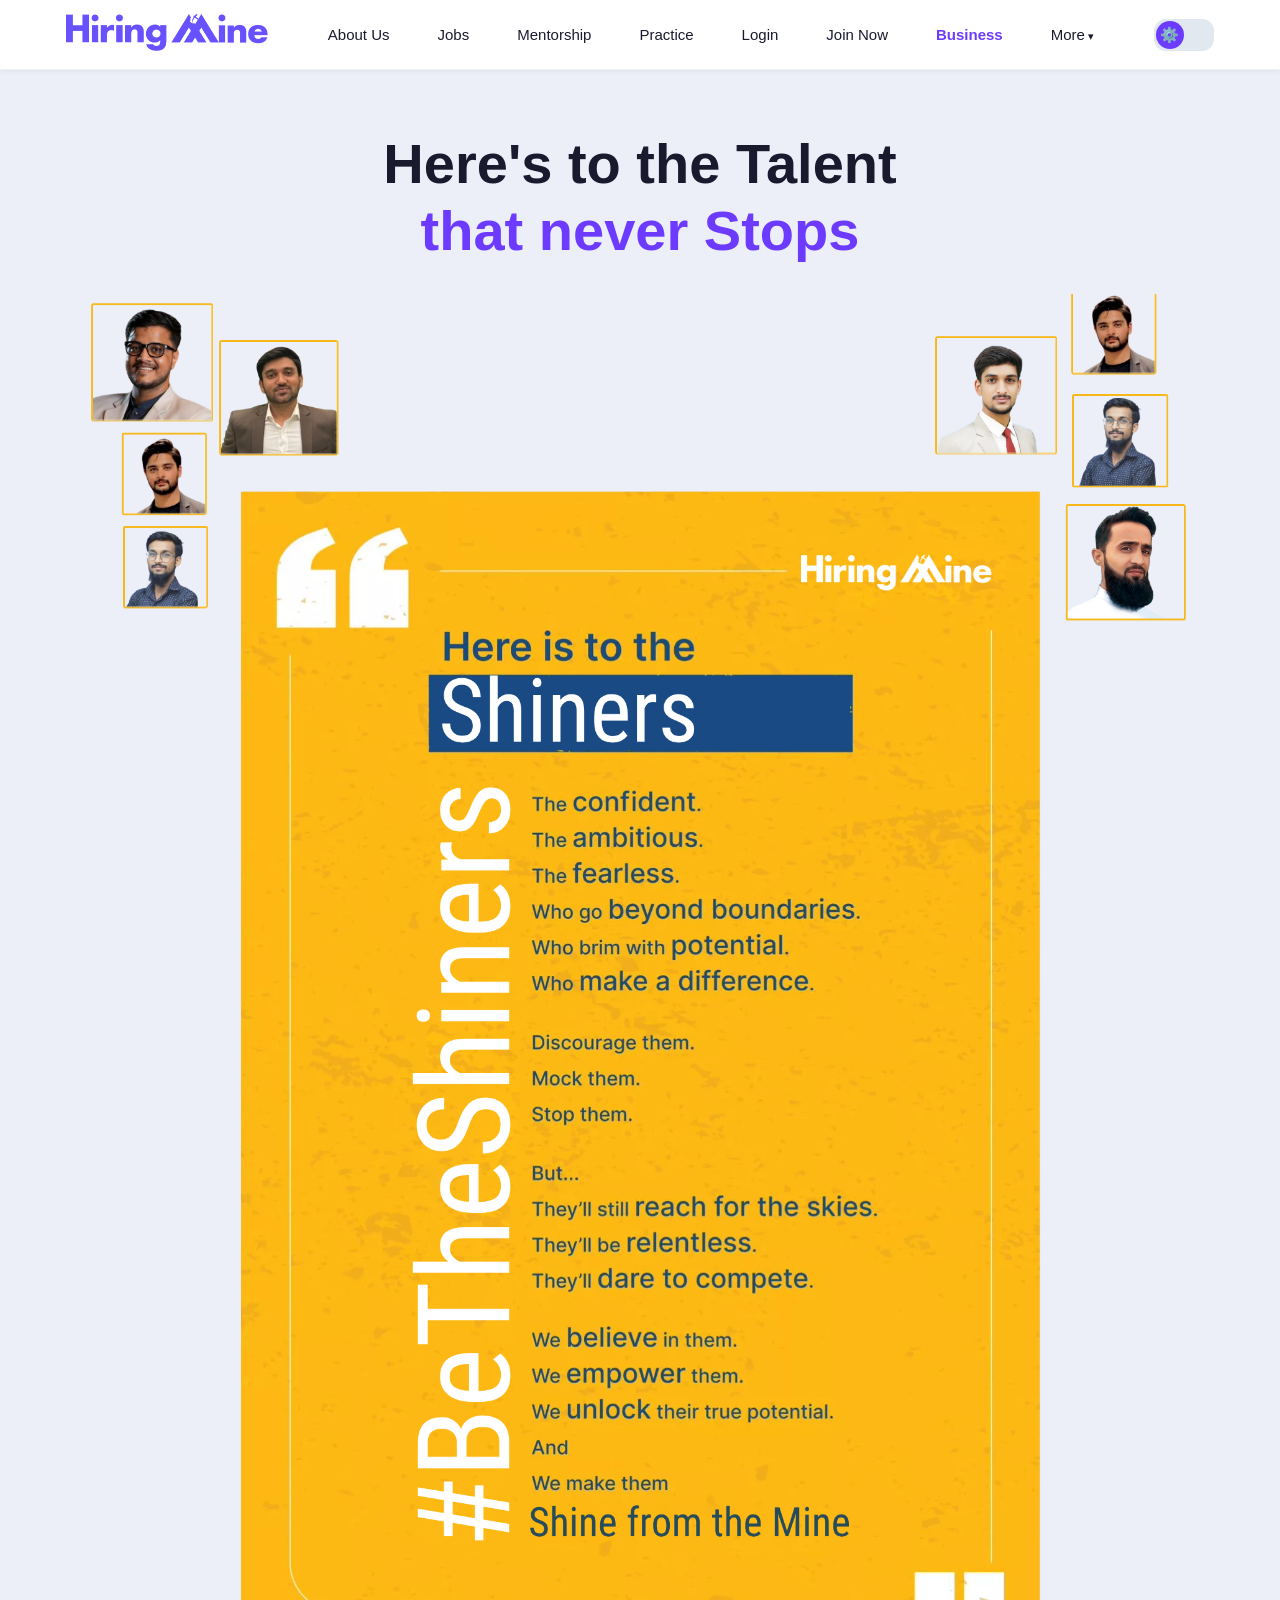
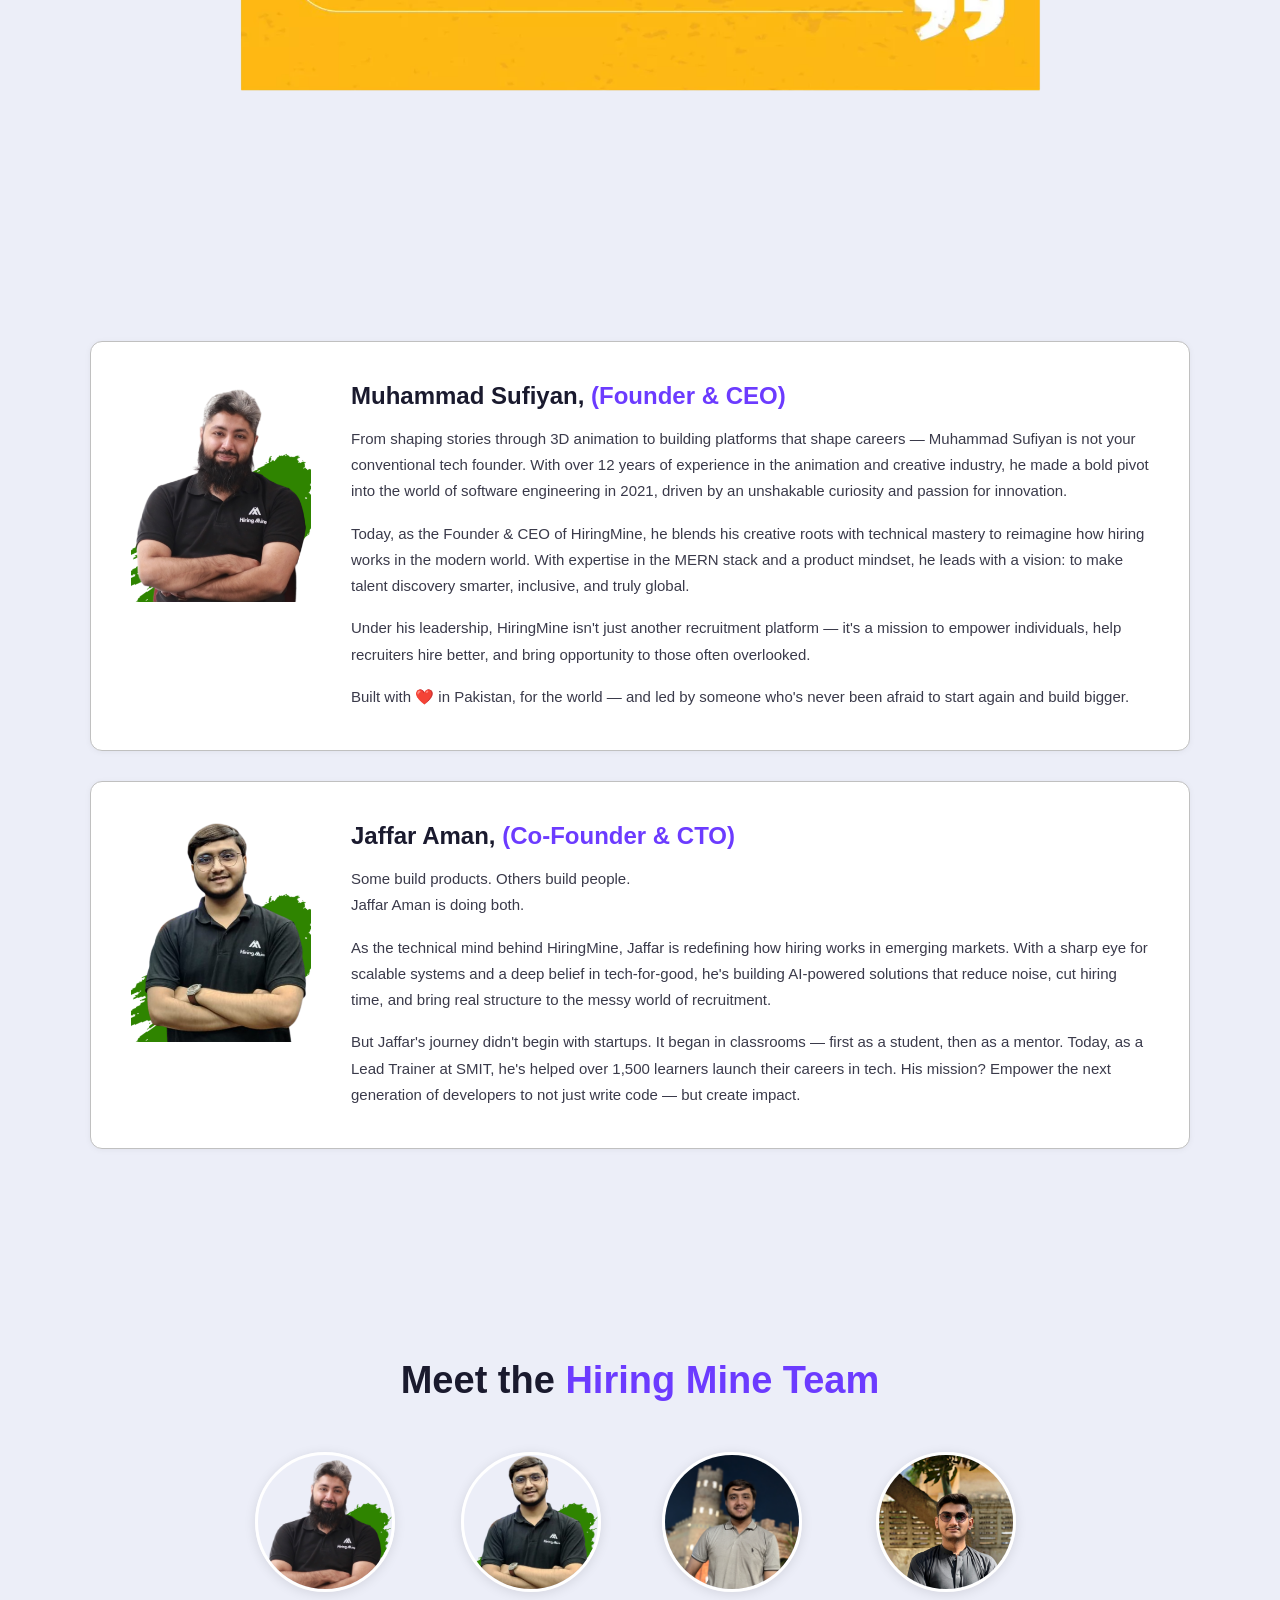
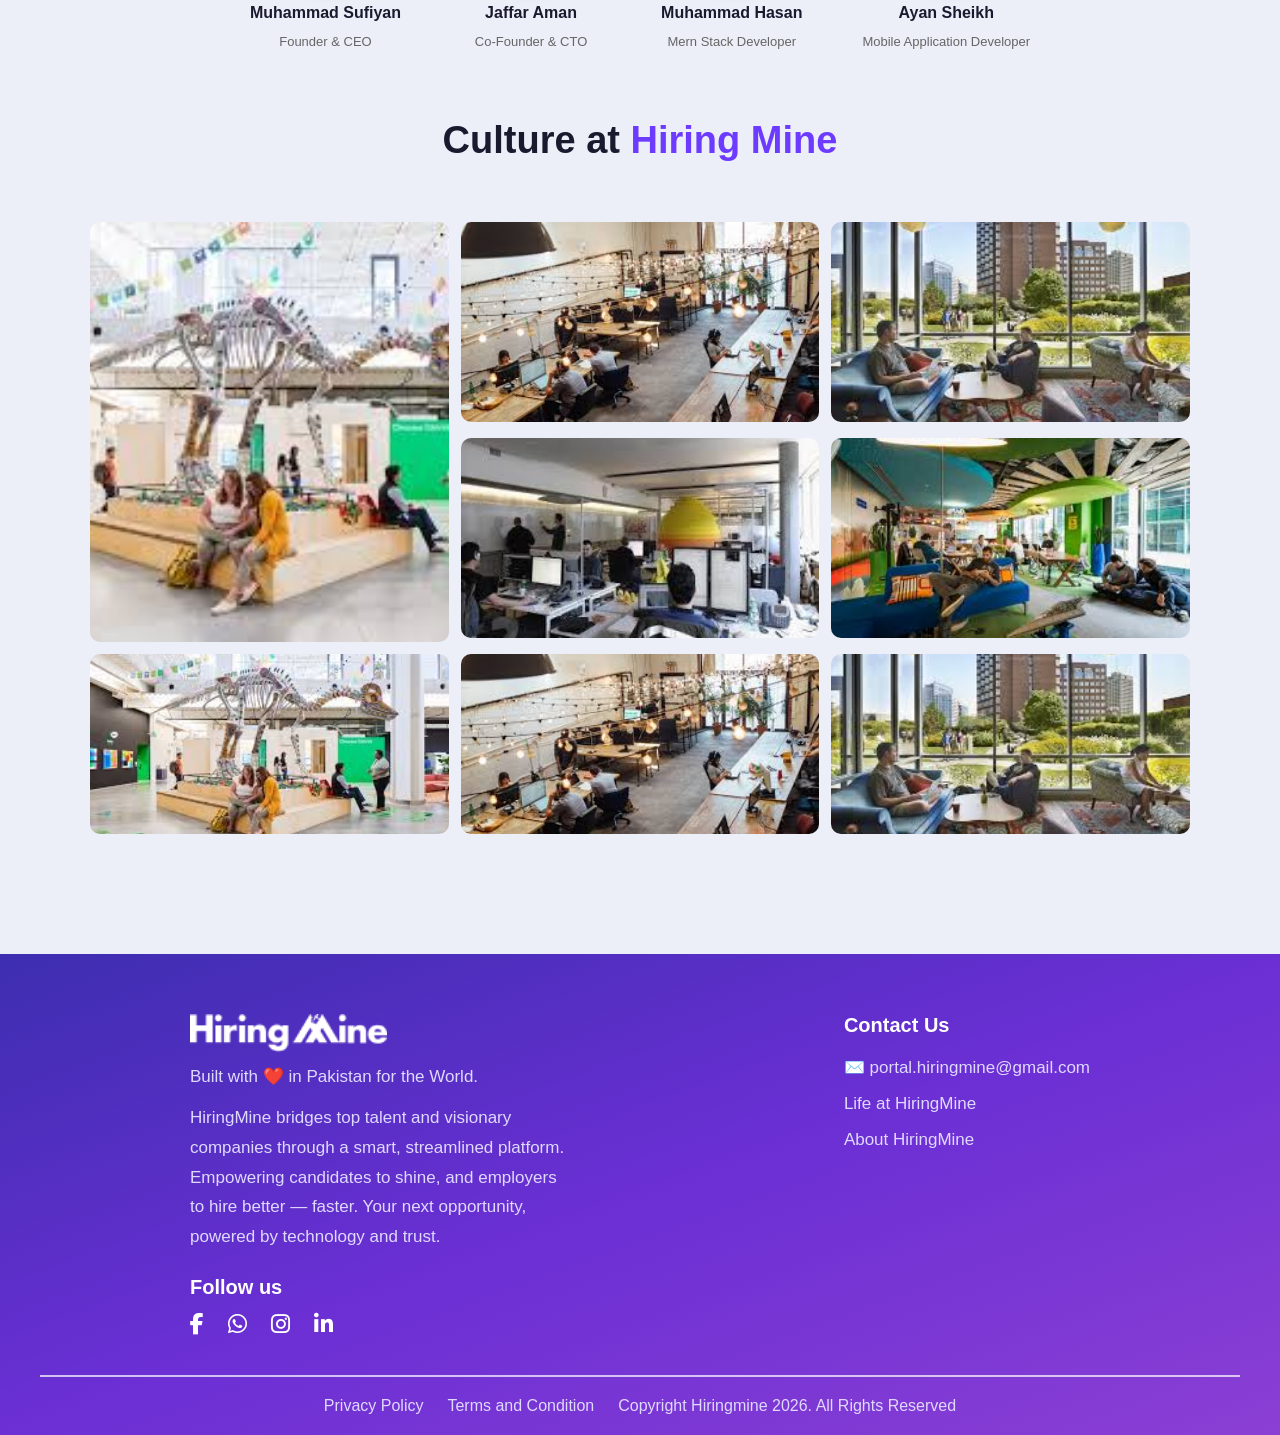
==== commit b06f8395: "updated website" ====
--- a/index.html
+++ b/index.html
@@ -129,28 +129,28 @@
     <div class="culture-grid">
 
       <div class="culture-img large-left">
-        <img src="hiring mine culture pic1.png" alt="Culture 1" />
+        <img src="download (1).jpg" alt="Culture 1" />
       </div>
       <div class="culture-img medium-top-mid">
-        <img src="culture2.jpg" alt="Culture 2" />
+        <img src="download (3).jpg" alt="Culture 2" />
       </div>
       <div class="culture-img medium-top-right">
-        <img src="culture3.jpg" alt="Culture 3" />
+        <img src="download (2).jpg" alt="Culture 3" />
       </div>
       <div class="culture-img medium-bot-mid">
-        <img src="culture4.jpg" alt="Culture 4" />
+        <img src="download (4).jpg" alt="Culture 4" />
       </div>
       <div class="culture-img medium-bot-right">
-        <img src="culture5.jpg" alt="Culture 5" />
+        <img src="download.jpg" alt="Culture 5" />
       </div>
       <div class="culture-img small-bot-left">
-        <img src="culture6.jpg" alt="Culture 6" />
+        <img src="download (1).jpg" alt="Culture 6" />
       </div>
       <div class="culture-img small-bot-mid">
-        <img src="culture7.jpg" alt="Culture 7" />
+        <img src="download (3).jpg" alt="Culture 7" />
       </div>
       <div class="culture-img small-bot-right">
-        <img src="culture8.jpg" alt="Culture 8" />
+        <img src="download (2).jpg" alt="Culture 8" />
       </div>
 
     </div>
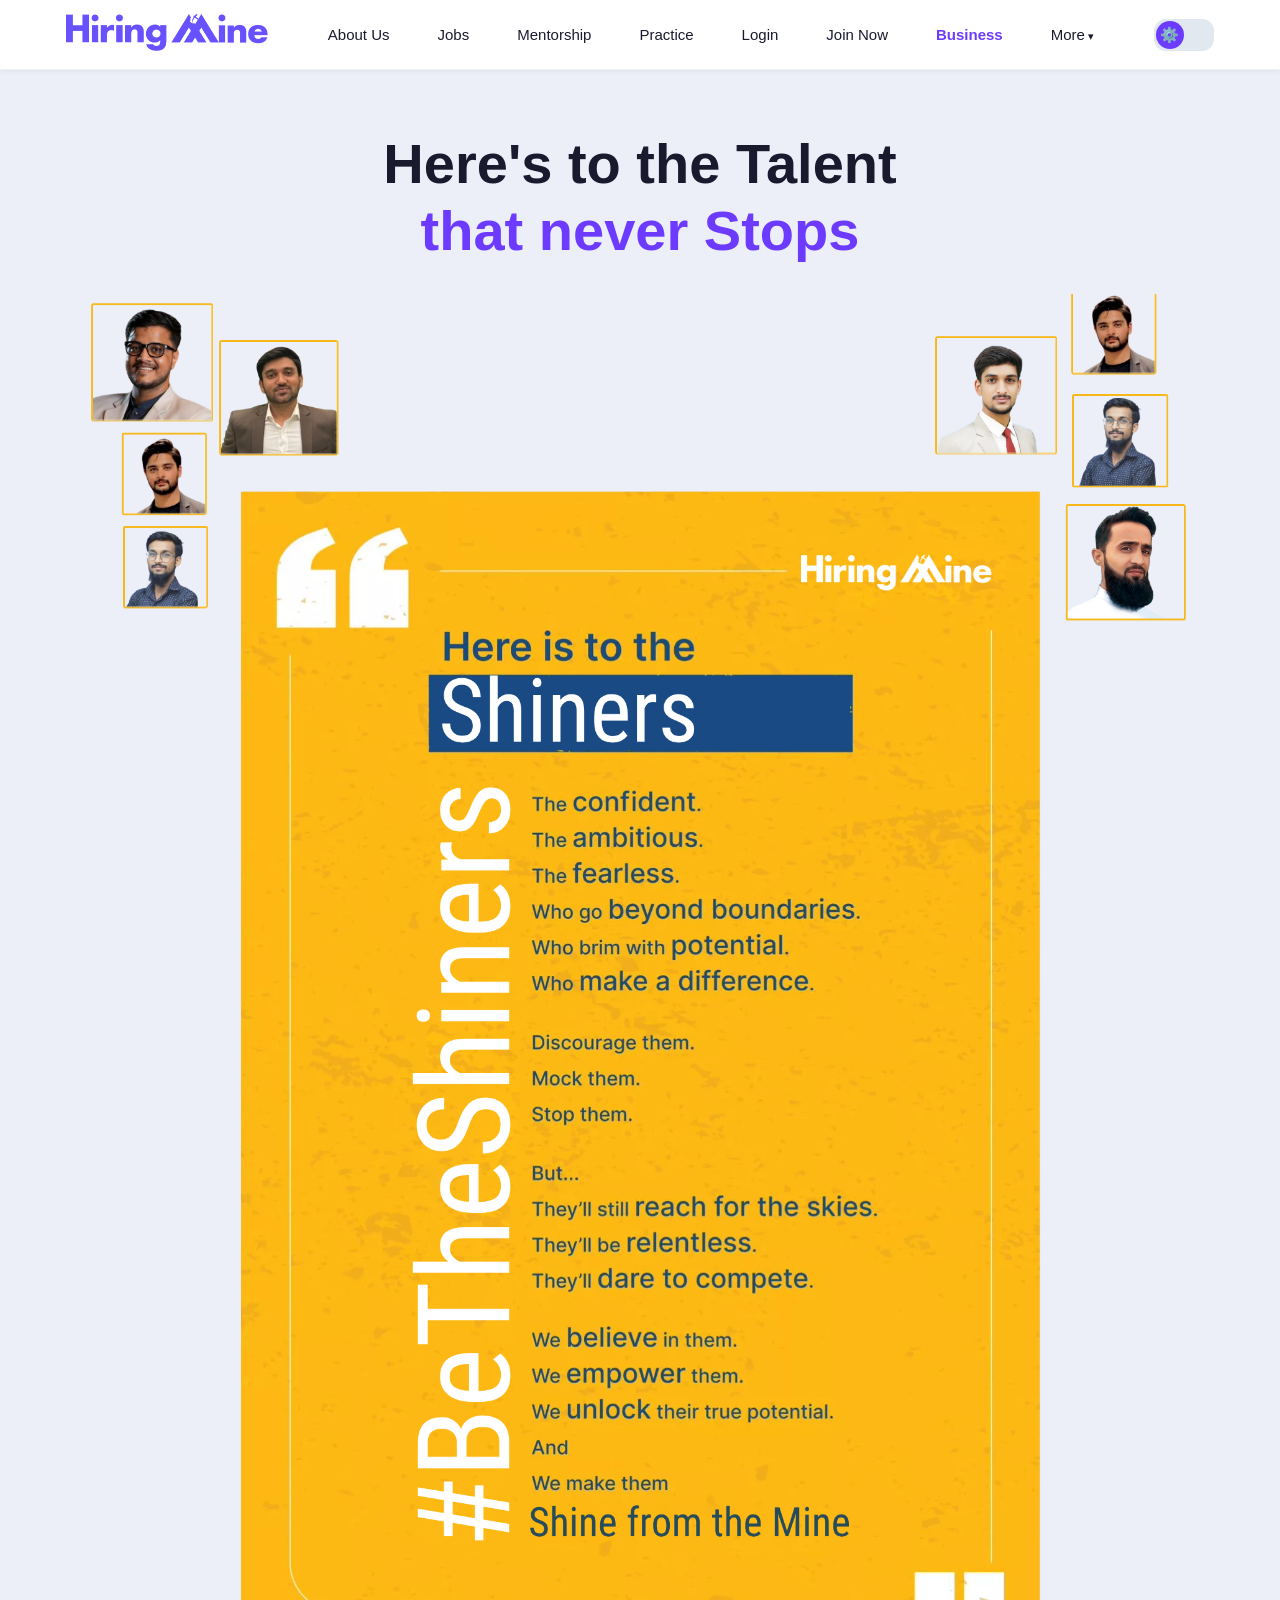
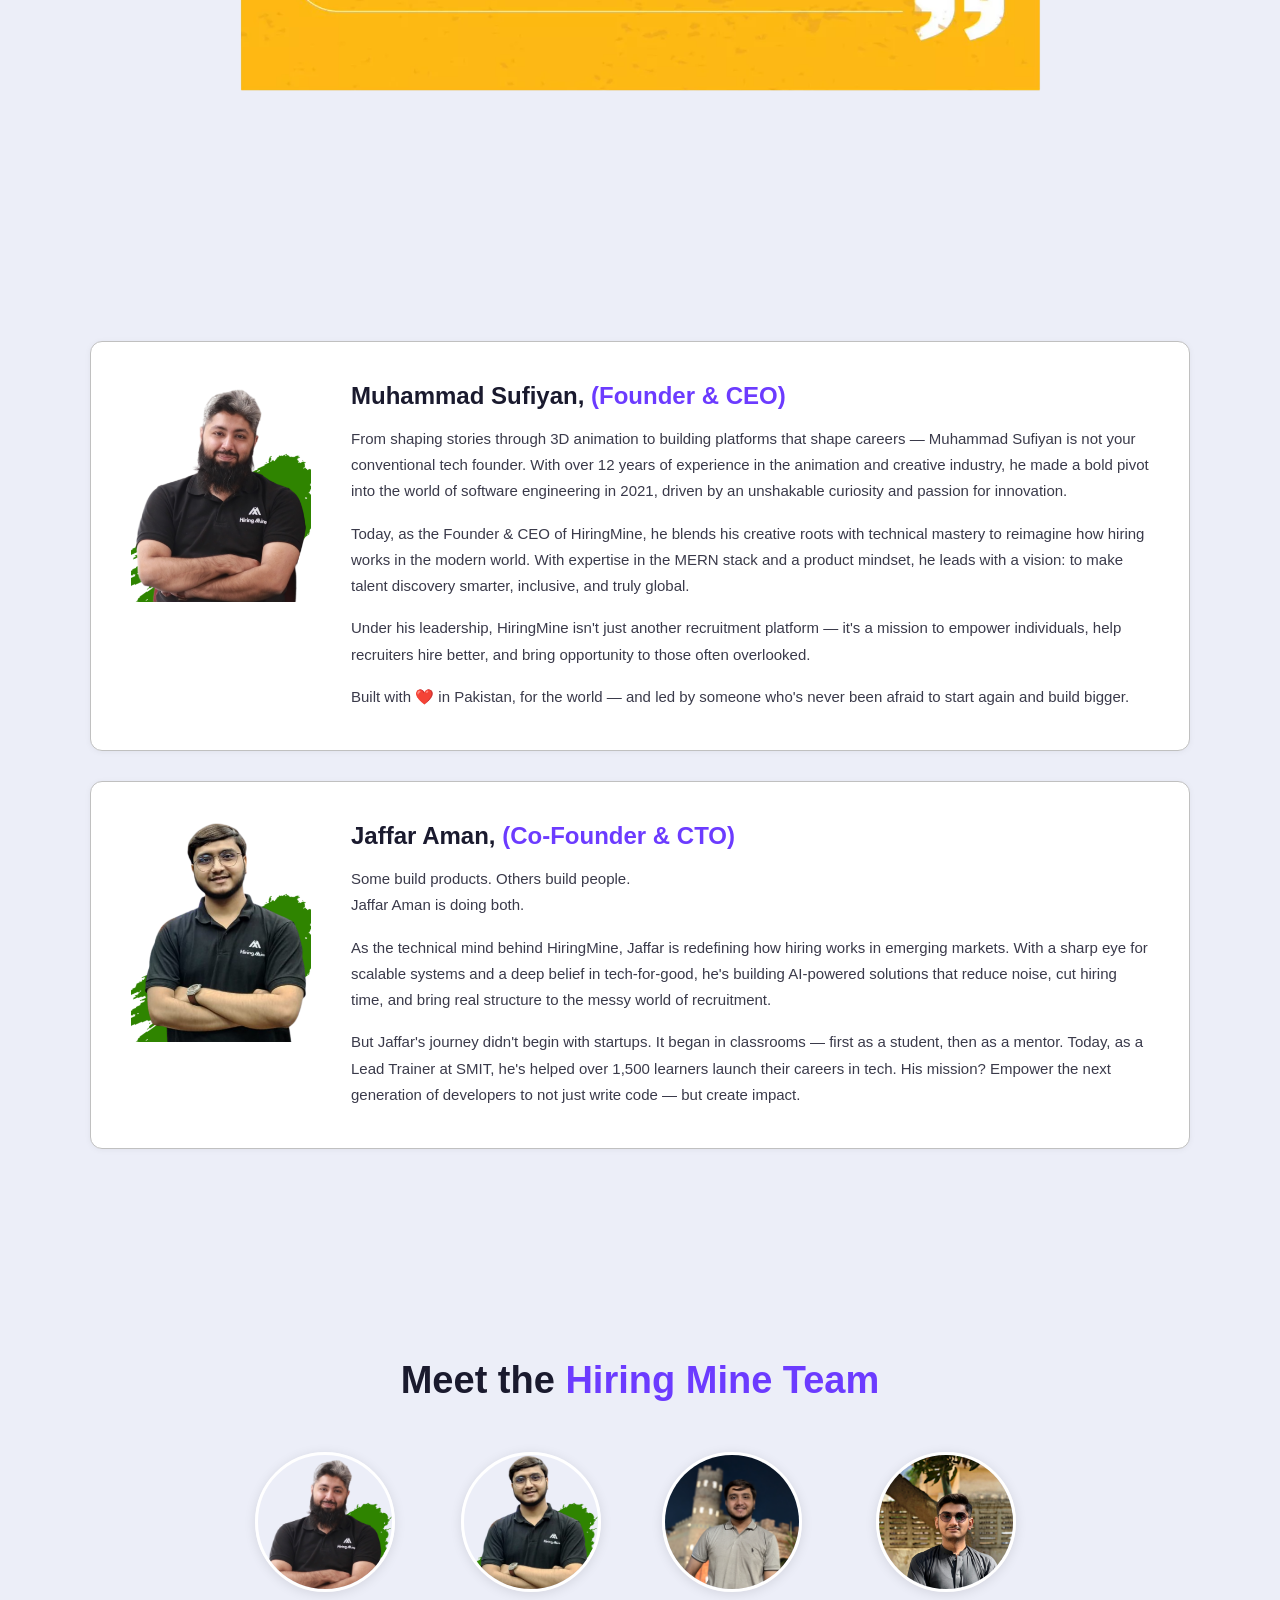
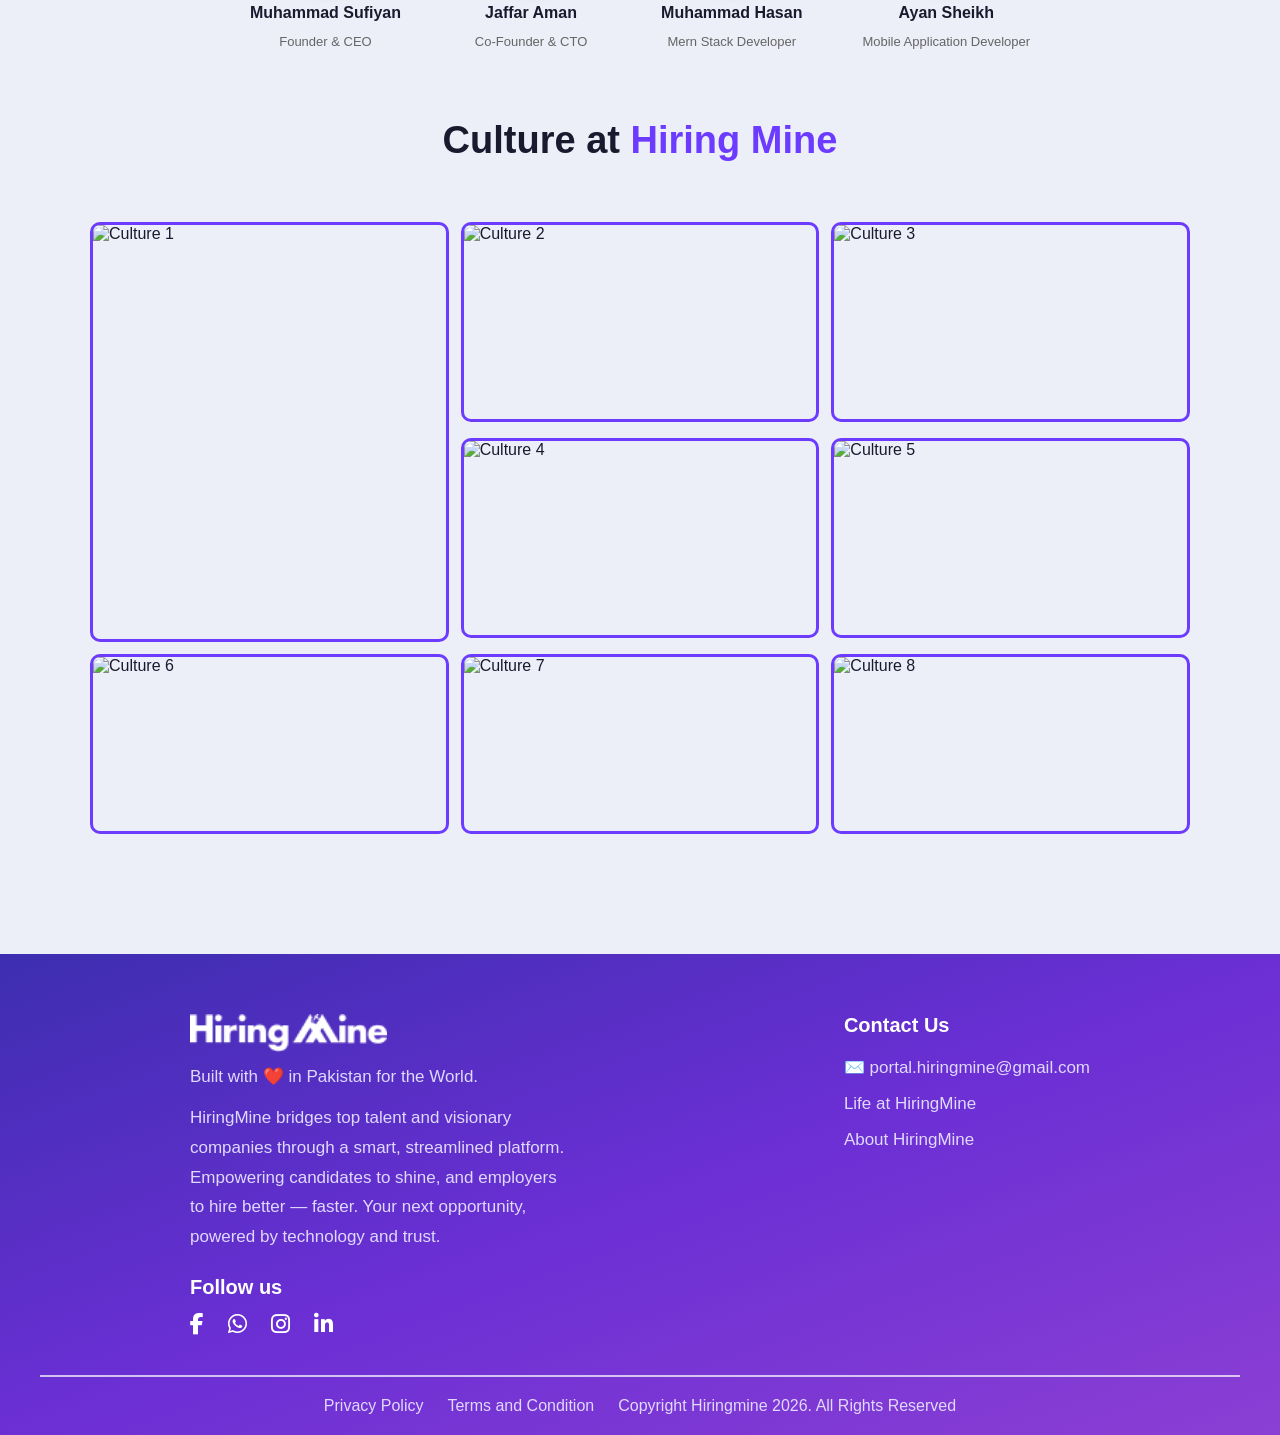
==== commit 242666a7: "added hover effects" ====
--- a/index.html
+++ b/index.html
@@ -129,28 +129,28 @@
     <div class="culture-grid">
 
       <div class="culture-img large-left">
-        <img src="download (1).jpg" alt="Culture 1" />
+        <img src="https://images.pexels.com/photos/7581015/pexels-photo-7581015.jpeg?auto=compress&cs=tinysrgb&dpr=1&w=500" alt="Culture 1" />
       </div>
       <div class="culture-img medium-top-mid">
-        <img src="download (3).jpg" alt="Culture 2" />
+        <img src="https://st5.depositphotos.com/20363444/73641/i/450/depositphotos_736412472-stock-photo-professionals-stylish-attire-converse-amidst.jpg" alt="Culture 2" />
       </div>
       <div class="culture-img medium-top-right">
-        <img src="download (2).jpg" alt="Culture 3" />
+        <img src="https://img.freepik.com/free-photo/authentic-group-therapy-meeting_23-2151083331.jpg?semt=ais_hybrid&w=740&q=80" alt="Culture 3" />
       </div>
       <div class="culture-img medium-bot-mid">
-        <img src="download (4).jpg" alt="Culture 4" />
+        <img src="https://static.vecteezy.com/system/resources/thumbnails/077/576/263/small/team-celebrating-success-in-conference-room-photo.jpg" alt="Culture 4" />
       </div>
       <div class="culture-img medium-bot-right">
-        <img src="download.jpg" alt="Culture 5" />
+        <img src="https://img.freepik.com/free-photo/group-happy-students-having-fun-laughing-while-using-laptop-studying-classroom-their-teacher-is-background_637285-12480.jpg?semt=ais_incoming&w=740&q=80" alt="Culture 5" />
       </div>
       <div class="culture-img small-bot-left">
-        <img src="download (1).jpg" alt="Culture 6" />
+        <img src="https://img.freepik.com/premium-photo/man-woman-handshake-group-startup-agreement-success-performance-award-office-people-shaking-hands-thanks-with-diversity-promotion-congratulations-creative-agency_590464-493515.jpg?semt=ais_incoming&w=740&q=80" alt="Culture 6" />
       </div>
       <div class="culture-img small-bot-mid">
-        <img src="download (3).jpg" alt="Culture 7" />
+        <img src="https://plus.unsplash.com/premium_photo-1682089164549-e6448335d95b?fm=jpg&q=60&w=3000&auto=format&fit=crop&ixlib=rb-4.1.0&ixid=M3wxMjA3fDB8MHxzZWFyY2h8MXx8aGFwcHklMjBvZmZpY2V8ZW58MHx8MHx8fDA%3D" alt="Culture 7" />
       </div>
       <div class="culture-img small-bot-right">
-        <img src="download (2).jpg" alt="Culture 8" />
+        <img src="https://img.freepik.com/free-photo/multiethnic-group-happy-business-people-having-meeting-modern-office_637285-199.jpg?semt=ais_incoming&w=740&q=80" alt="Culture 8" />
       </div>
 
     </div>
--- a/styles.css
+++ b/styles.css
@@ -293,6 +293,7 @@
 .culture-img {
   overflow: hidden;
   border-radius: 10px;
+  border: 3px solid #6c3bff;
 }
 
 .culture-img img {
@@ -526,4 +527,69 @@
 
   .footer { padding: 40px 16px 0; }
   .footer-bottom { flex-direction: column; gap: 10px; text-align: center; }
+}
+
+.member-card {
+  transition: transform 0.3s ease;
+  cursor: pointer;
+}
+
+.member-card:hover {
+  transform: translateY(-8px);
+}
+
+.member-img-circle {
+  transition: box-shadow 0.3s ease;
+}
+
+.member-card:hover .member-img-circle {
+  box-shadow: 0 8px 24px rgba(108, 59, 255, 0.35);
+}
+
+.member-card:hover h3 {
+  color: #6c3bff;
+}
+
+.culture-img {
+  transition: transform 0.3s ease;
+  cursor: pointer;
+}
+
+.culture-img:hover {
+  transform: scale(1.03);
+}
+
+.culture-img:hover img {
+  box-shadow: 0 8px 24px rgba(108, 59, 255, 0.35);
+}
+
+.team-card {
+  transition: transform 0.3s ease;
+  cursor: pointer;
+}
+
+.team-card:hover {
+  transform: translateY(-6px);
+}
+
+.team-img-wrapper {
+  transition: box-shadow 0.3s ease;
+}
+
+.team-card:hover .team-img-wrapper {
+  box-shadow: 0 8px 24px rgba(108, 59, 255, 0.35);
+}
+
+.team-card:hover .team-name {
+  color: #6c3bff;
+}
+
+.footer-logo img {
+  transition: transform 0.3s ease, opacity 0.3s ease;
+  cursor: pointer;
+}
+
+.footer-logo img:hover {
+  transform: scale(1.08);
+  opacity: 0.85;
 }
